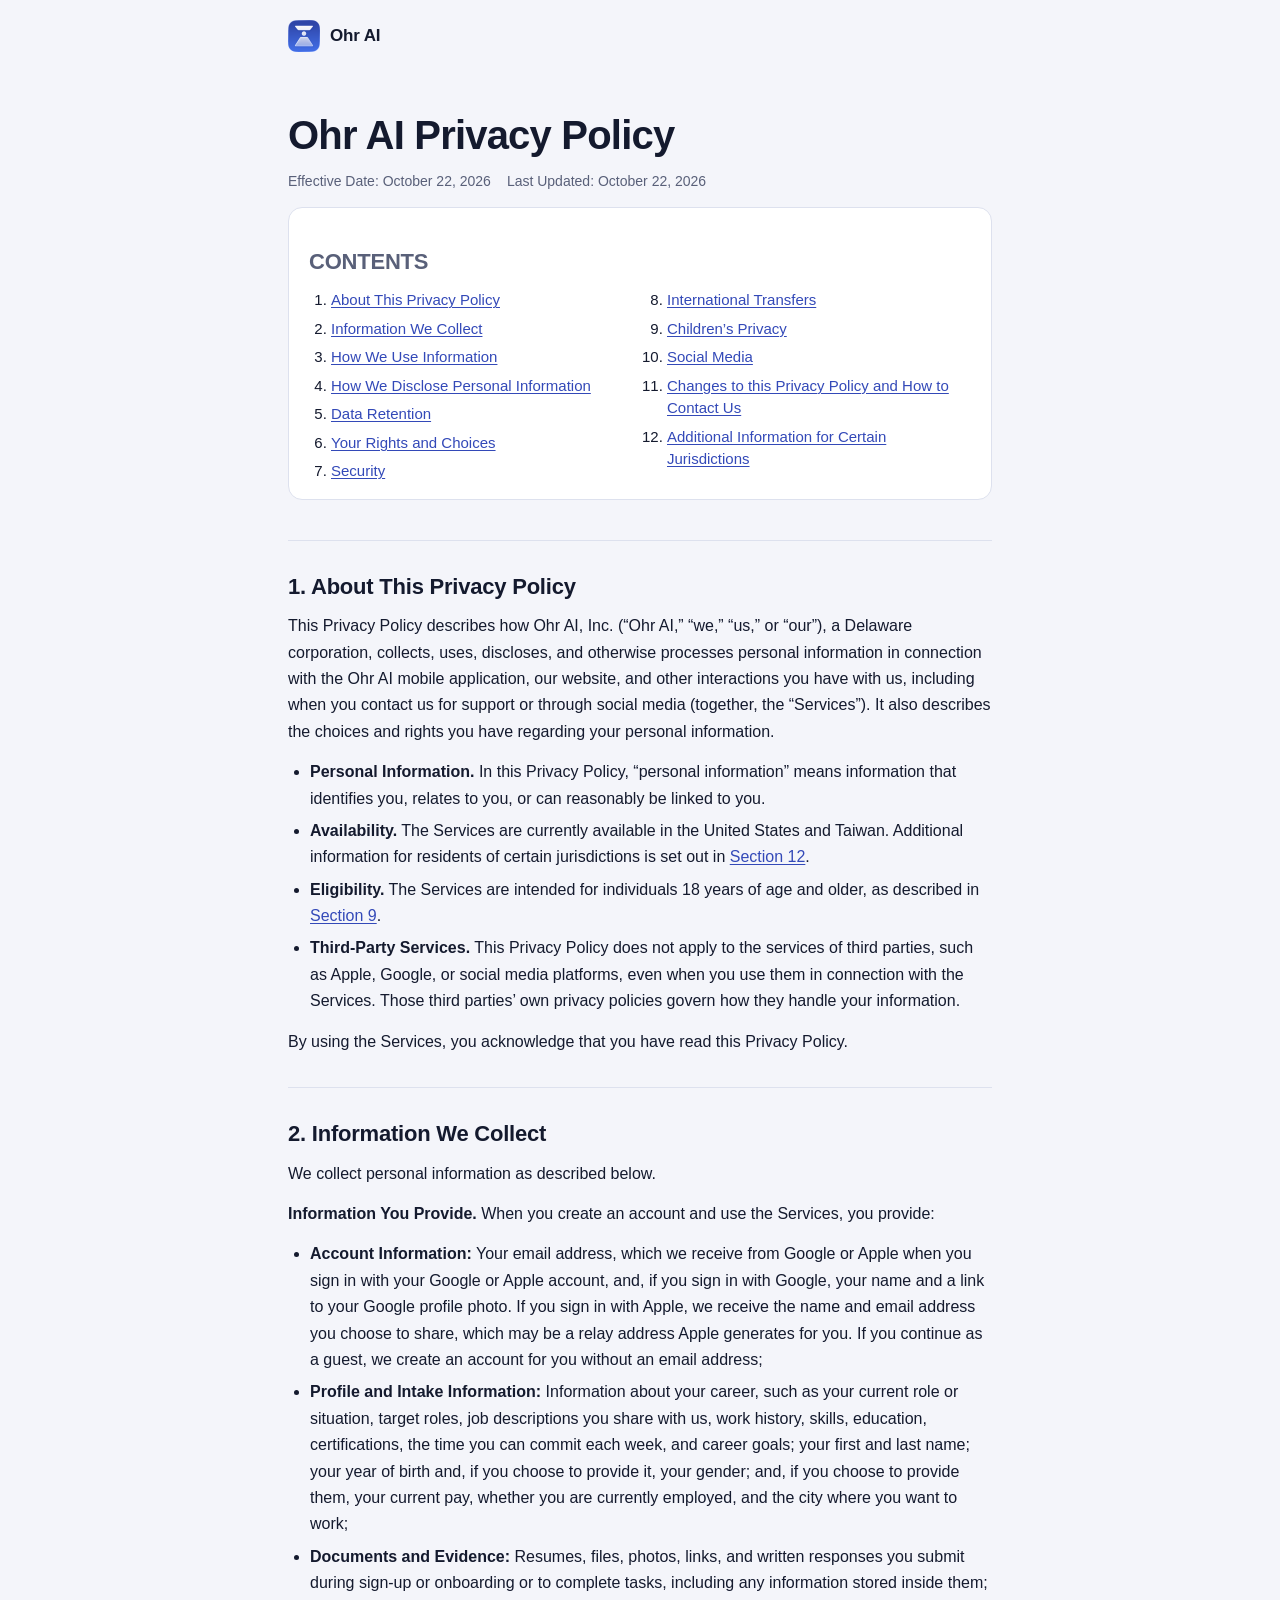
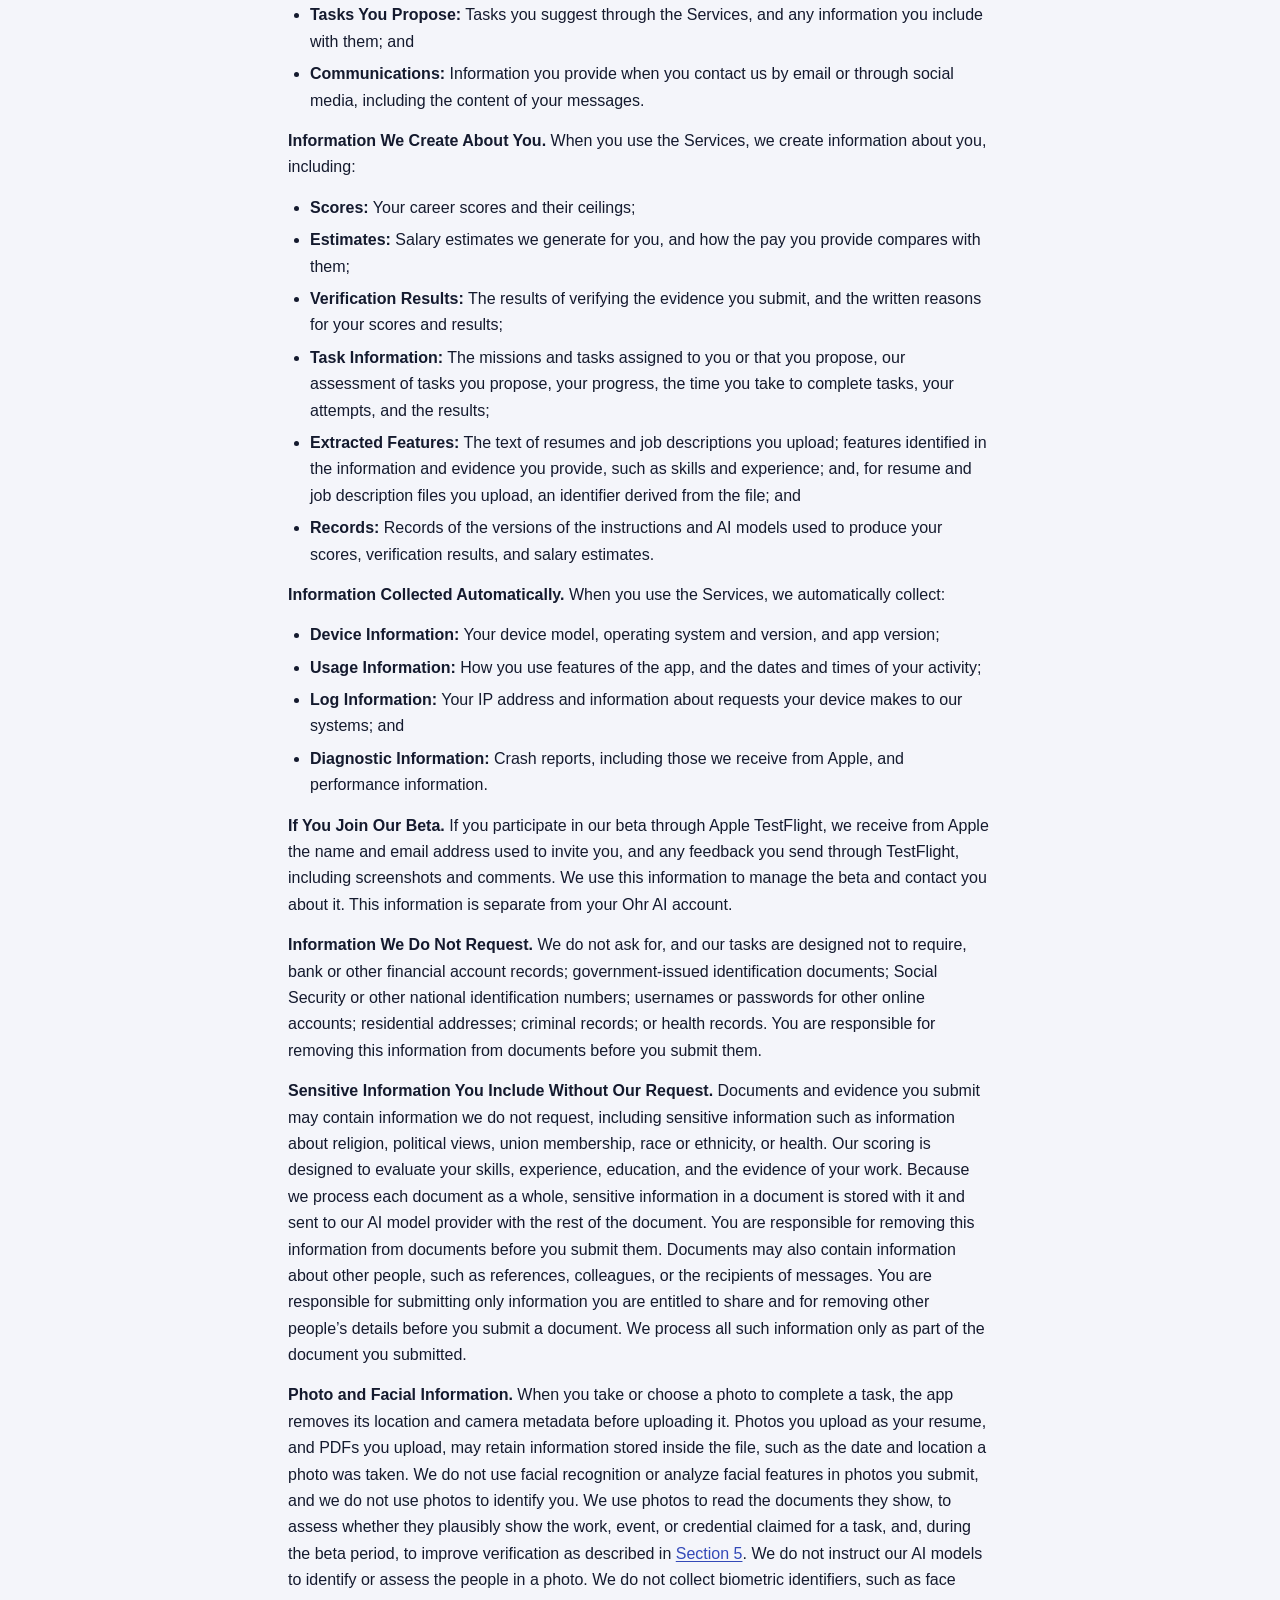
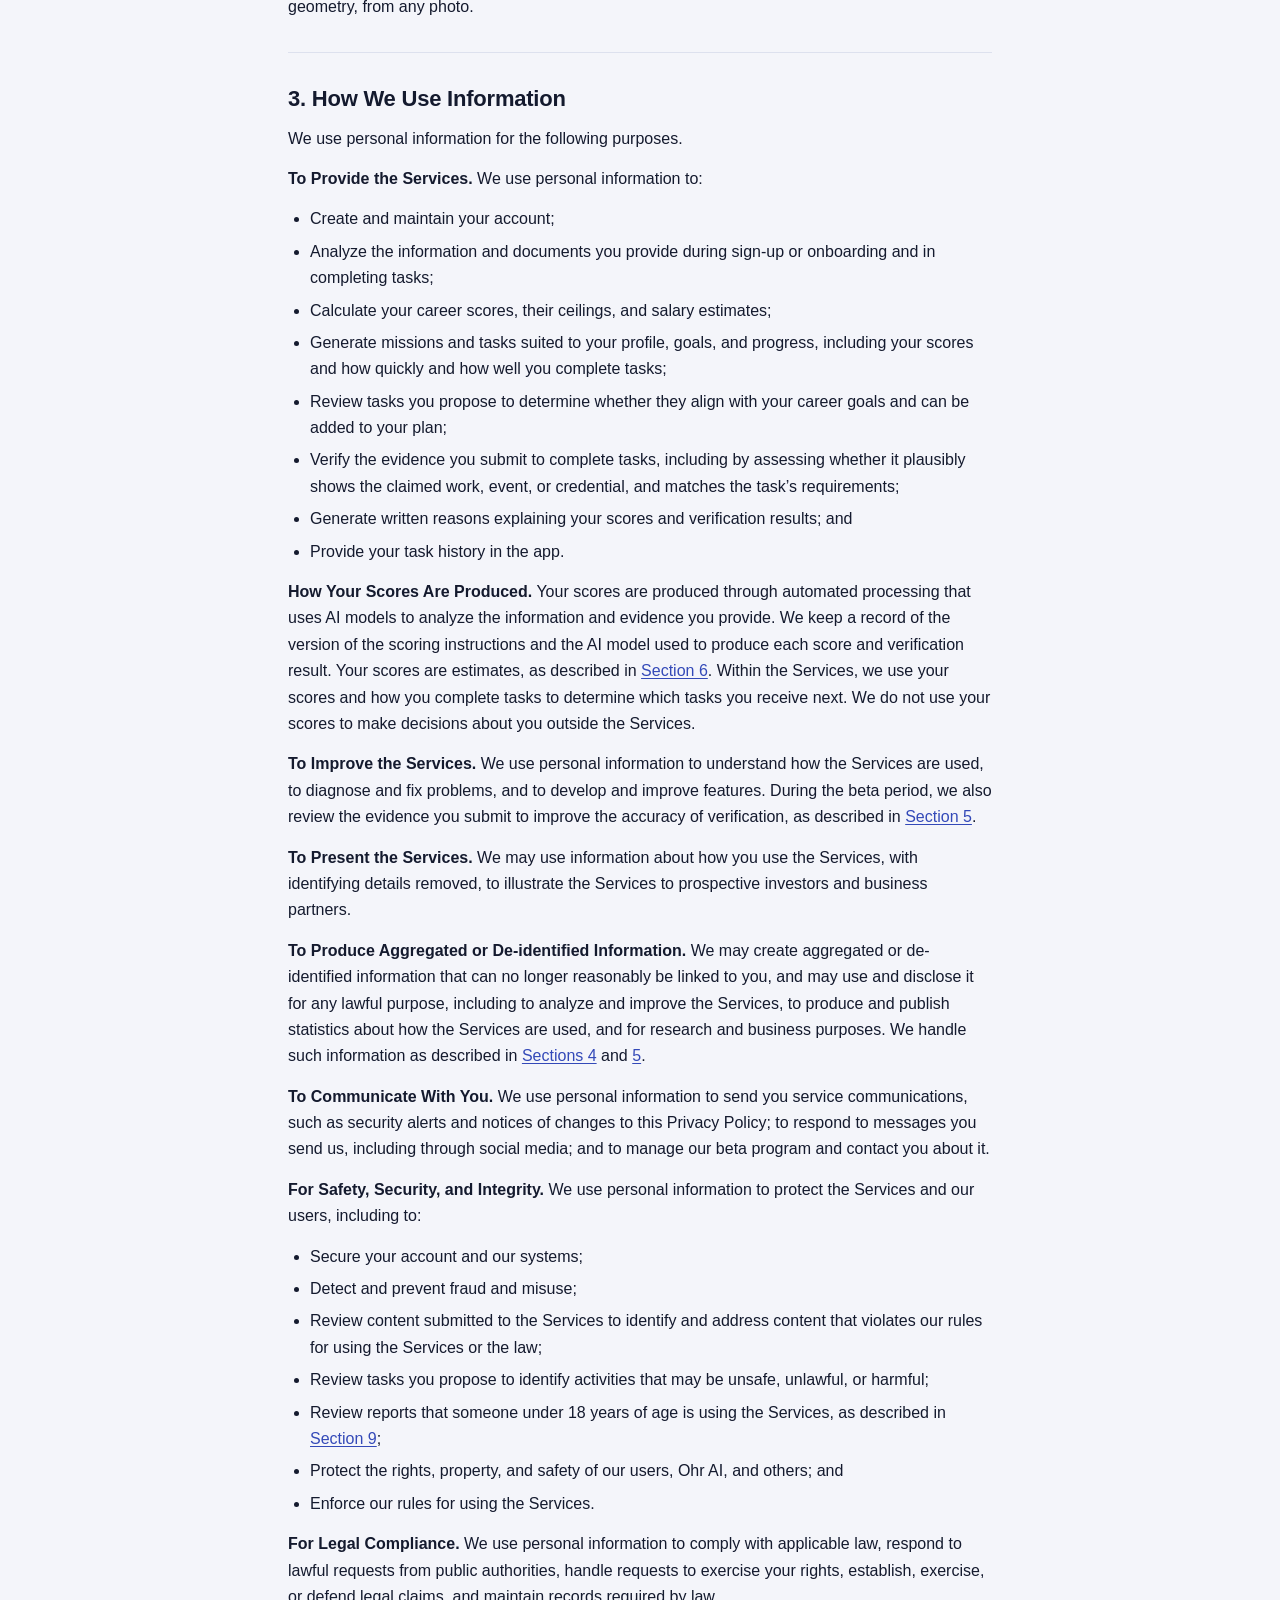
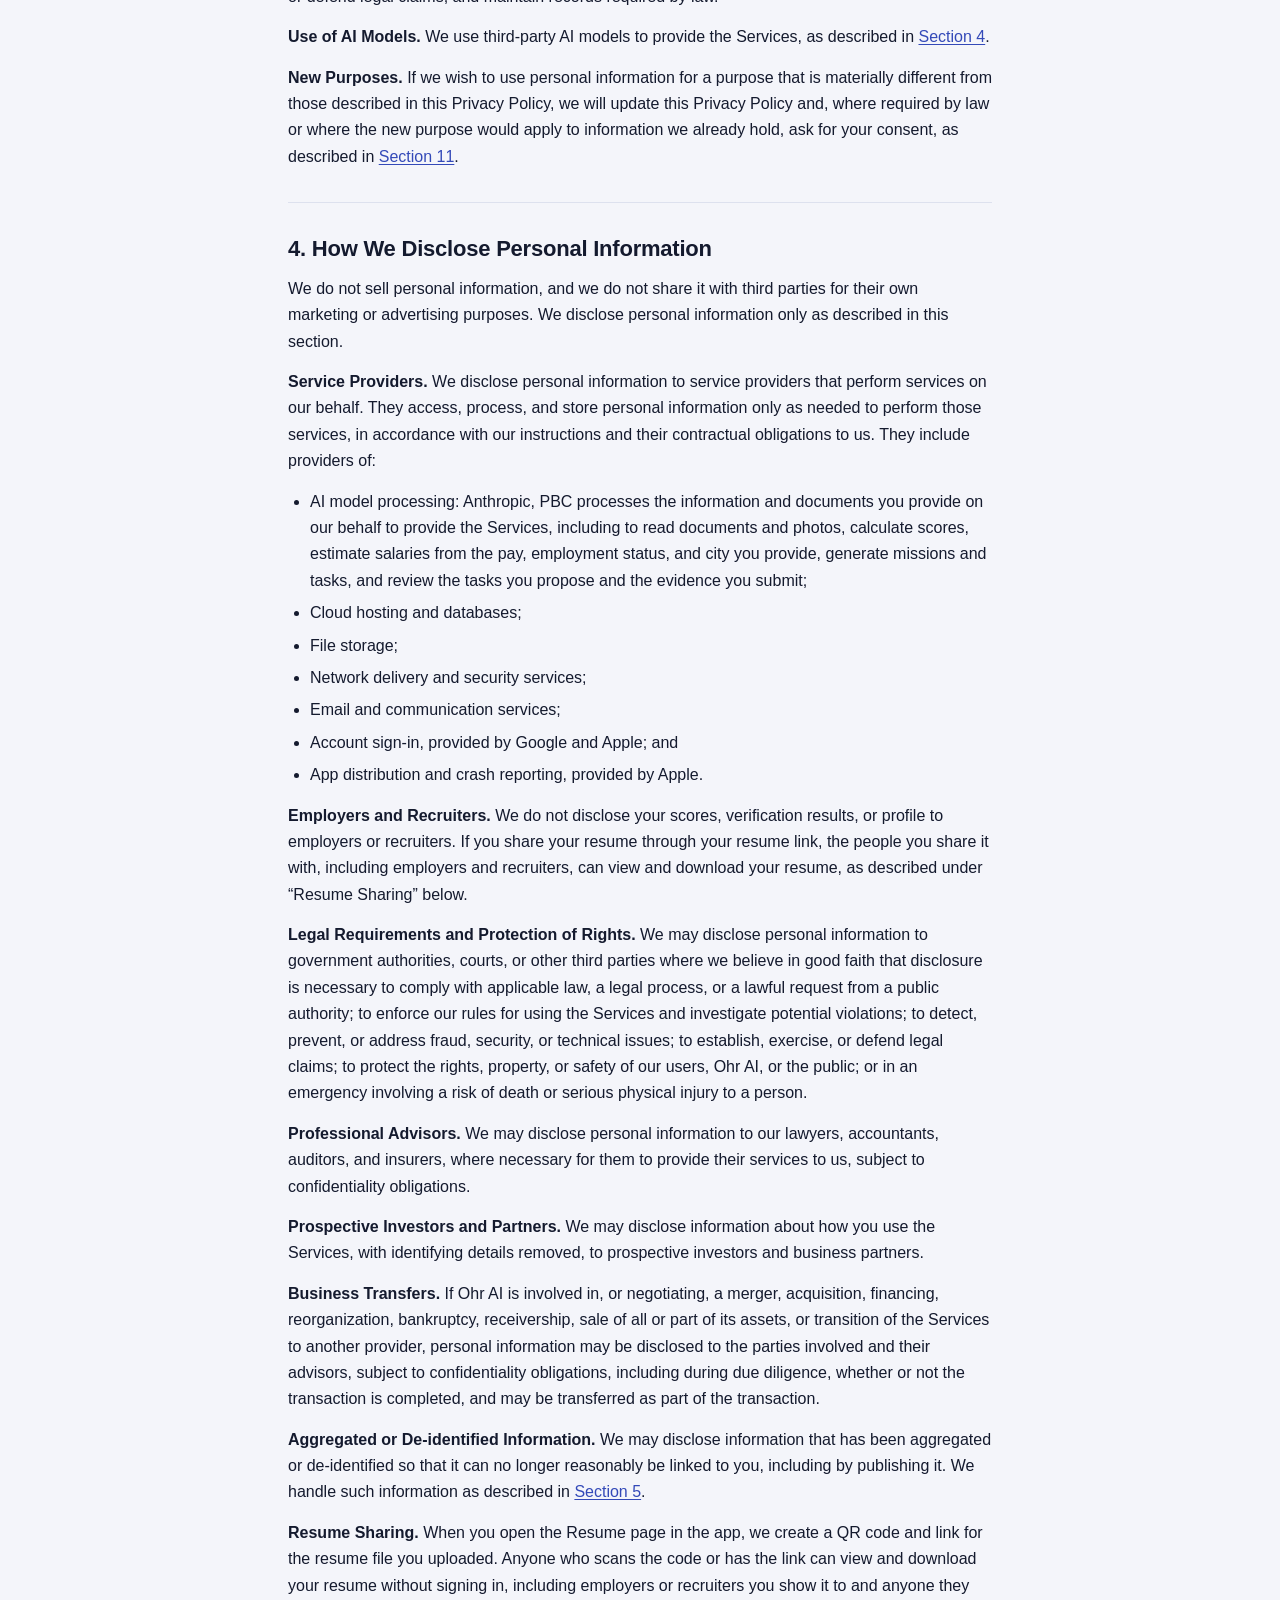
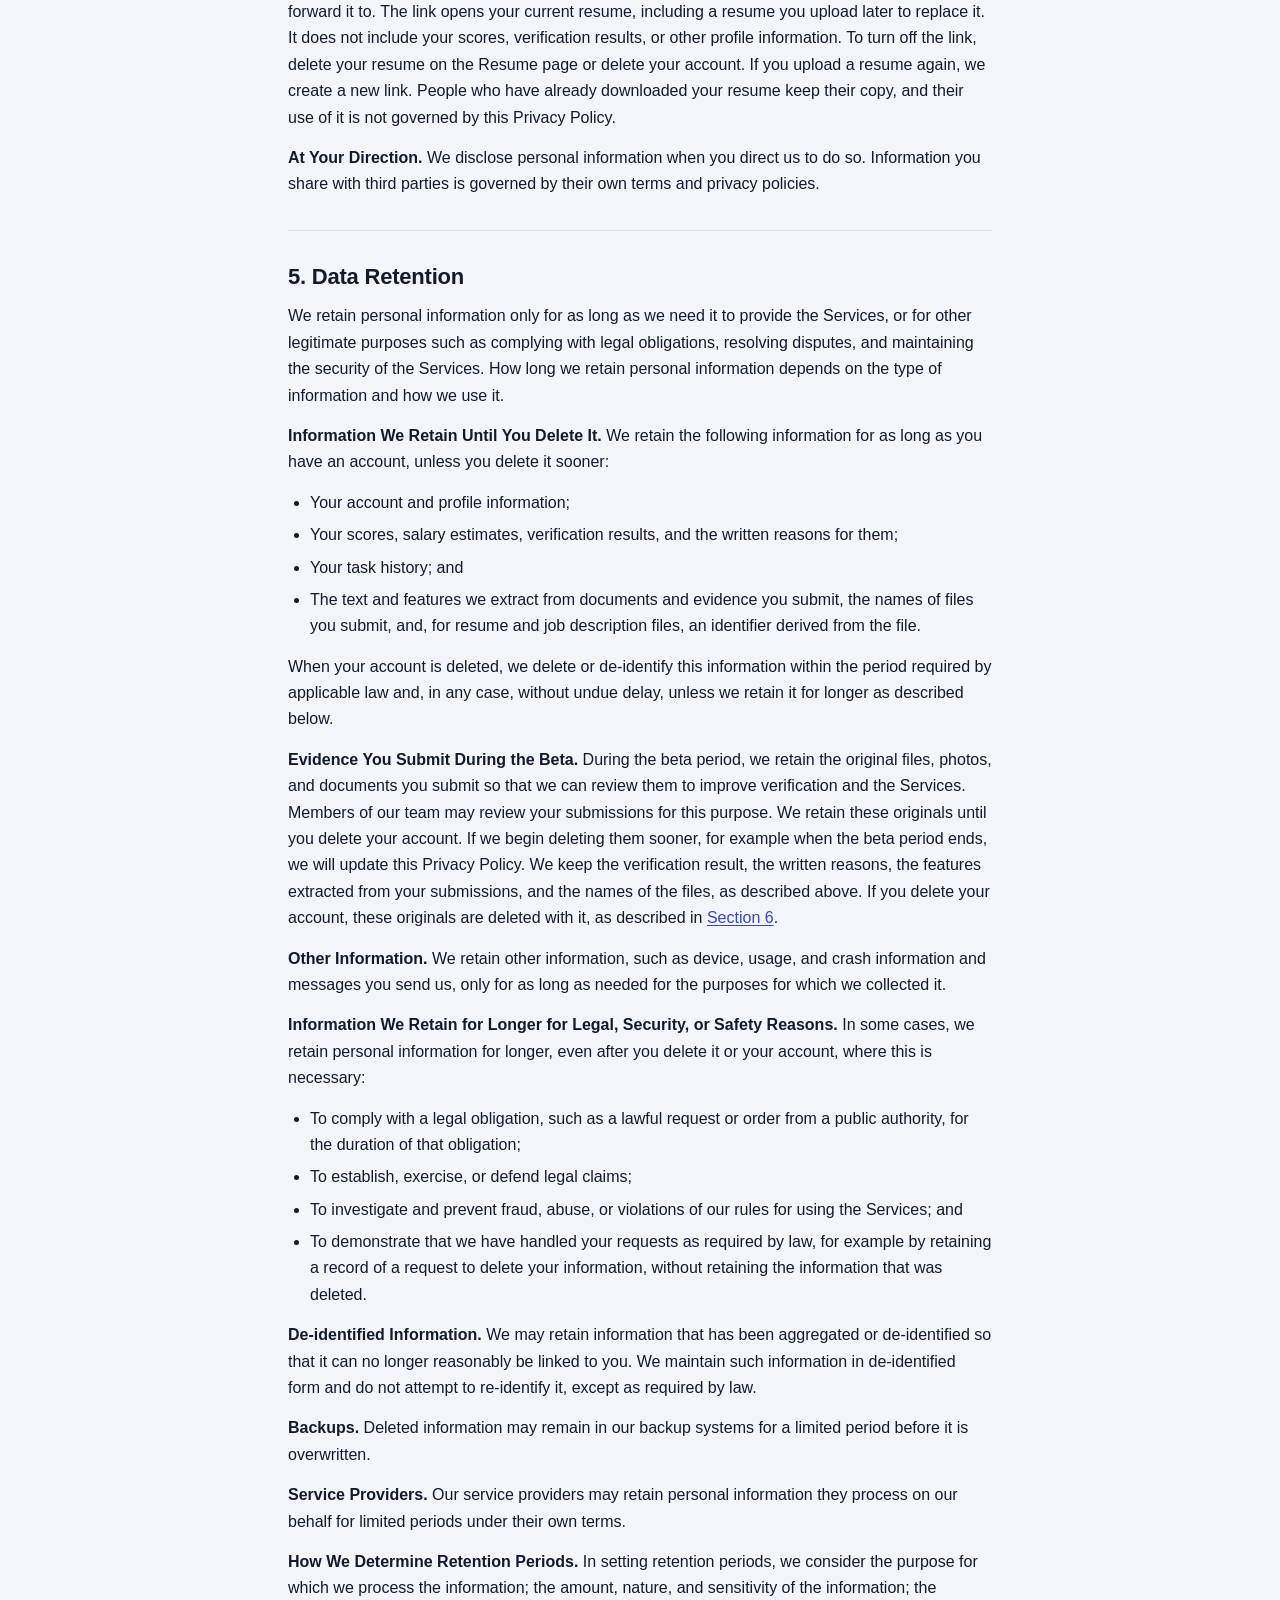
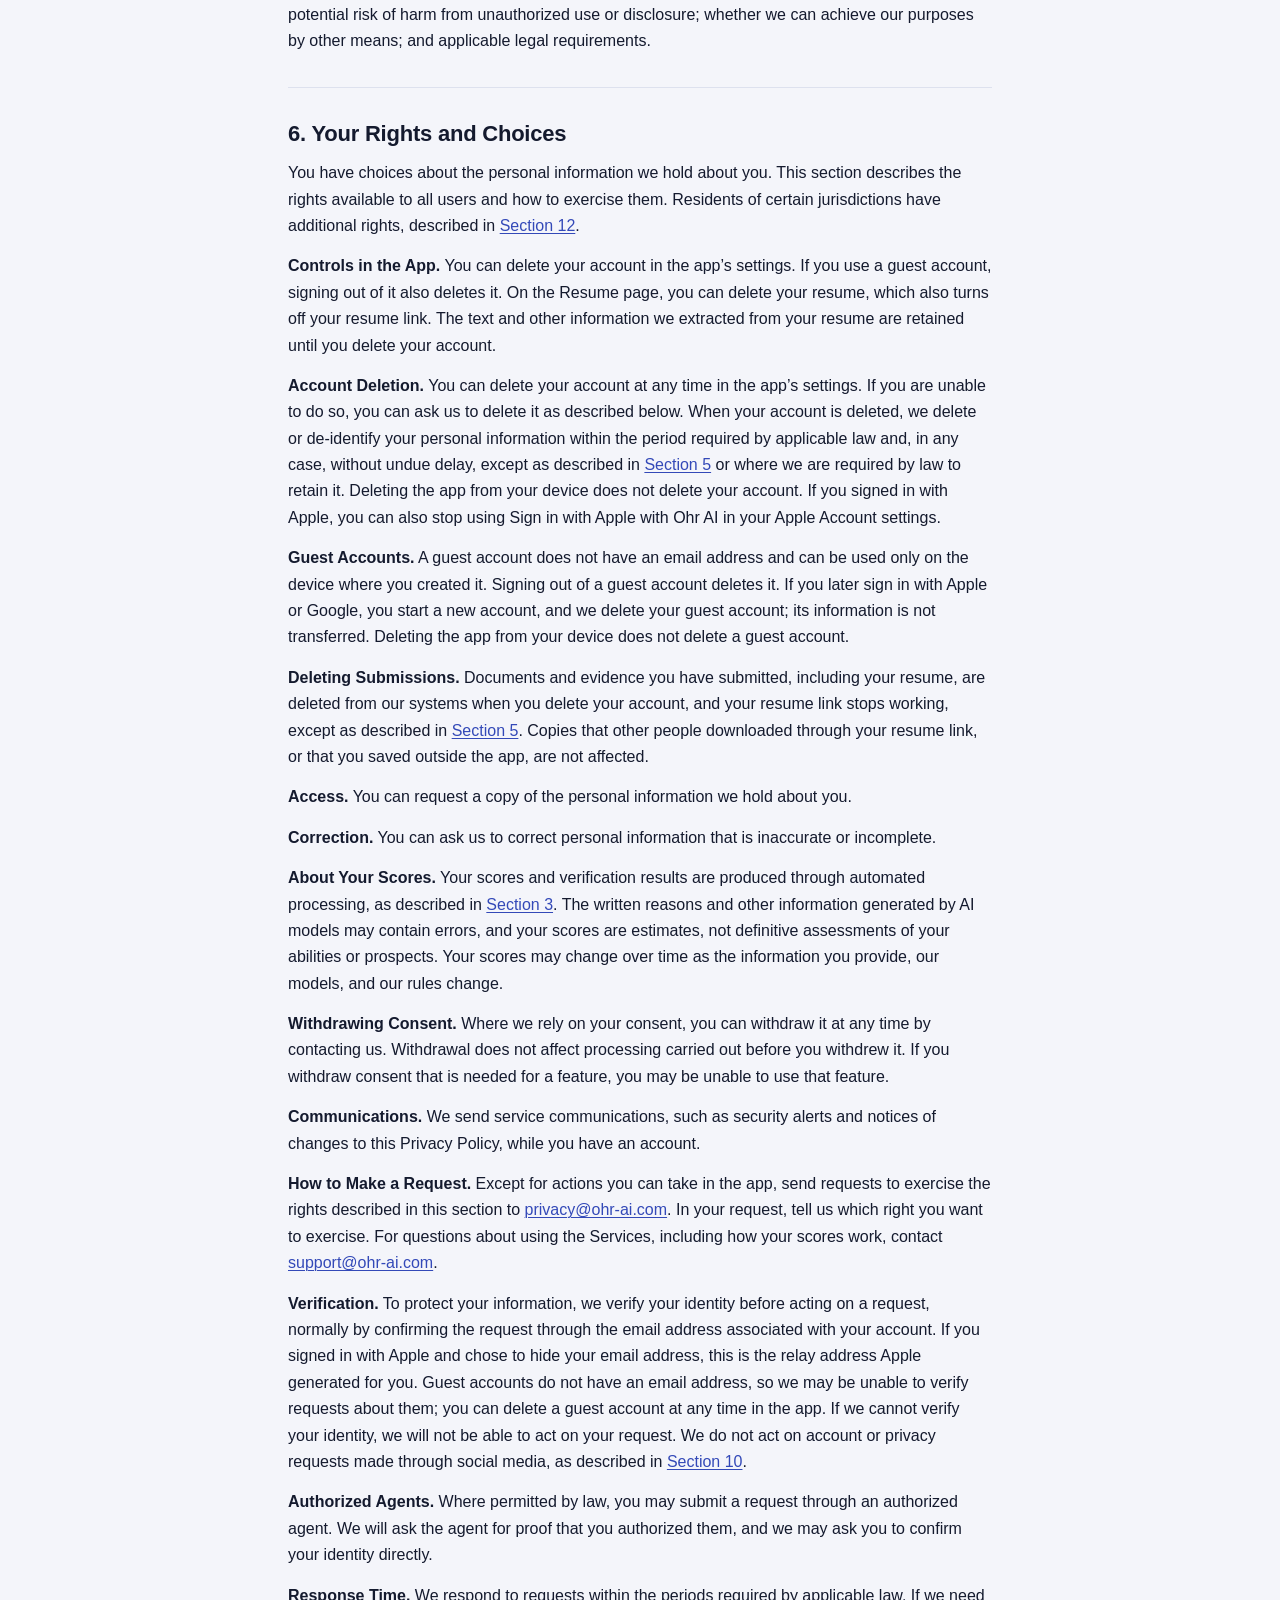
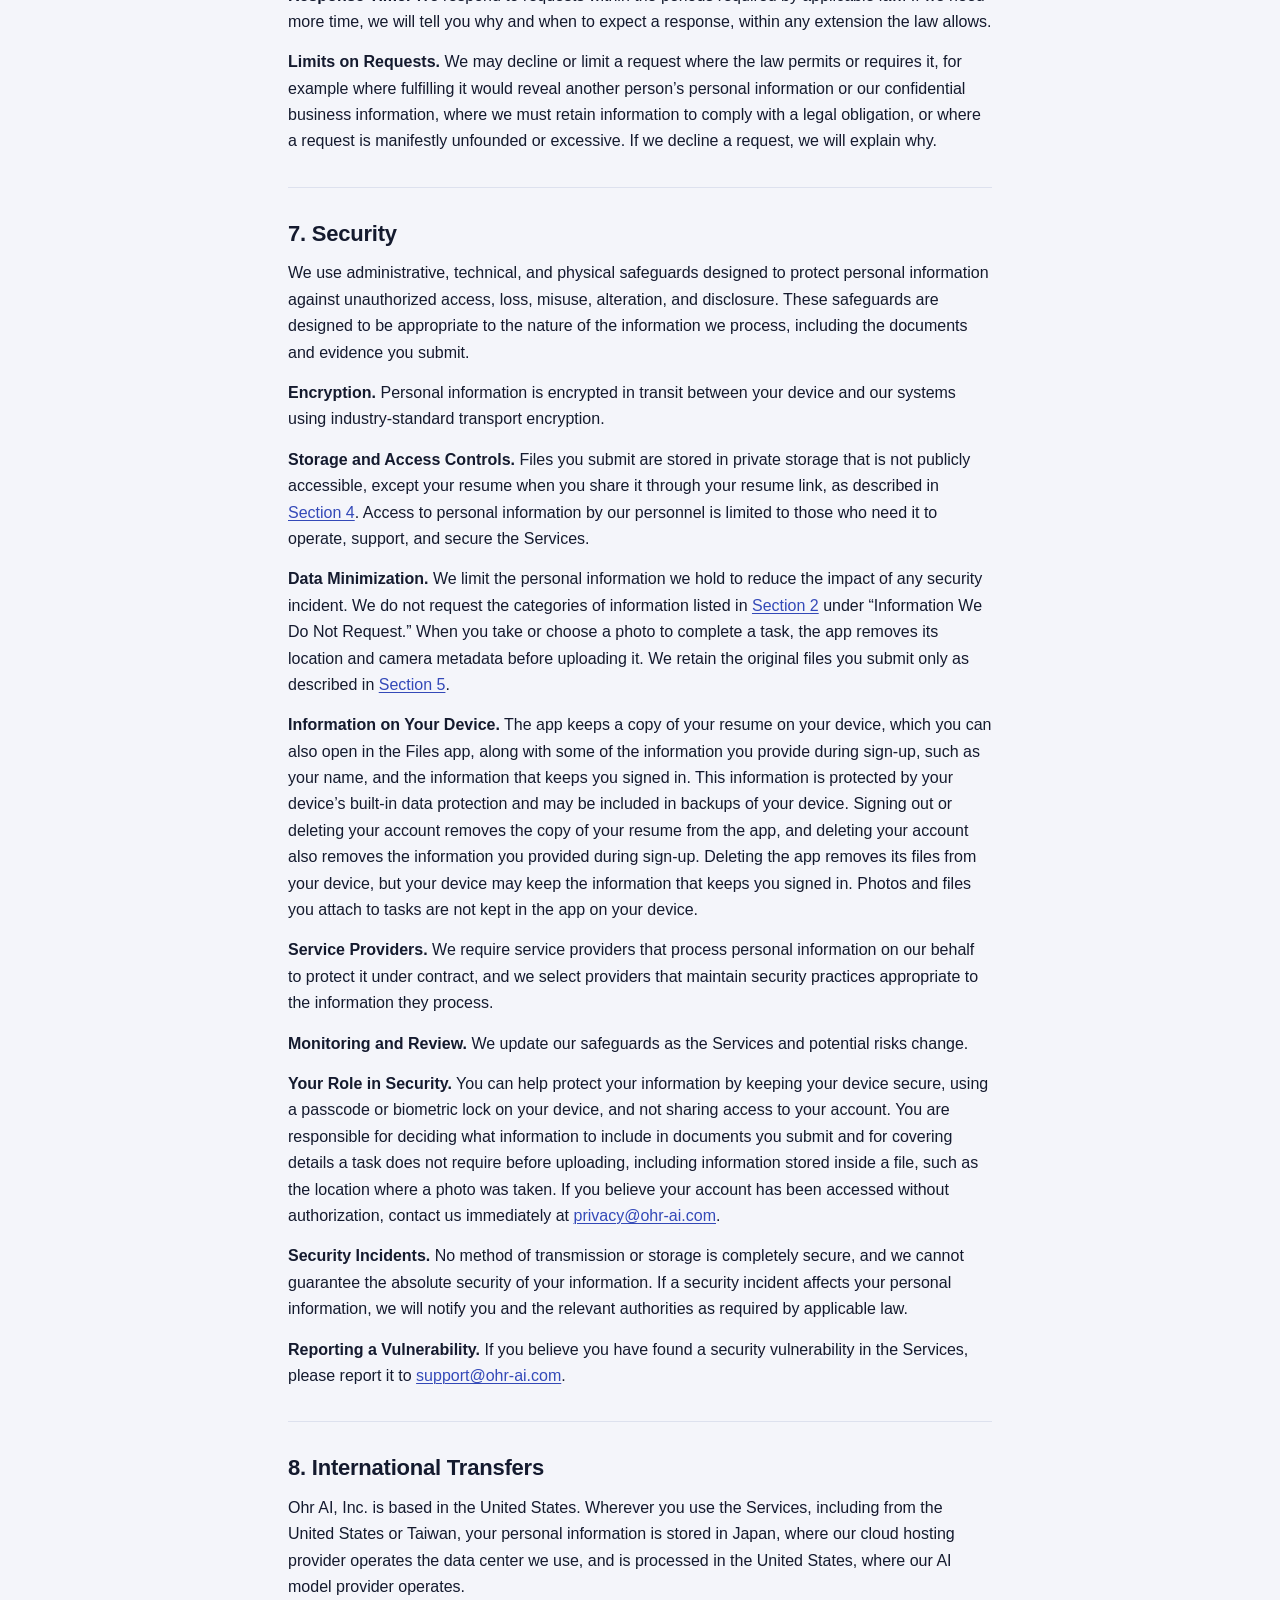
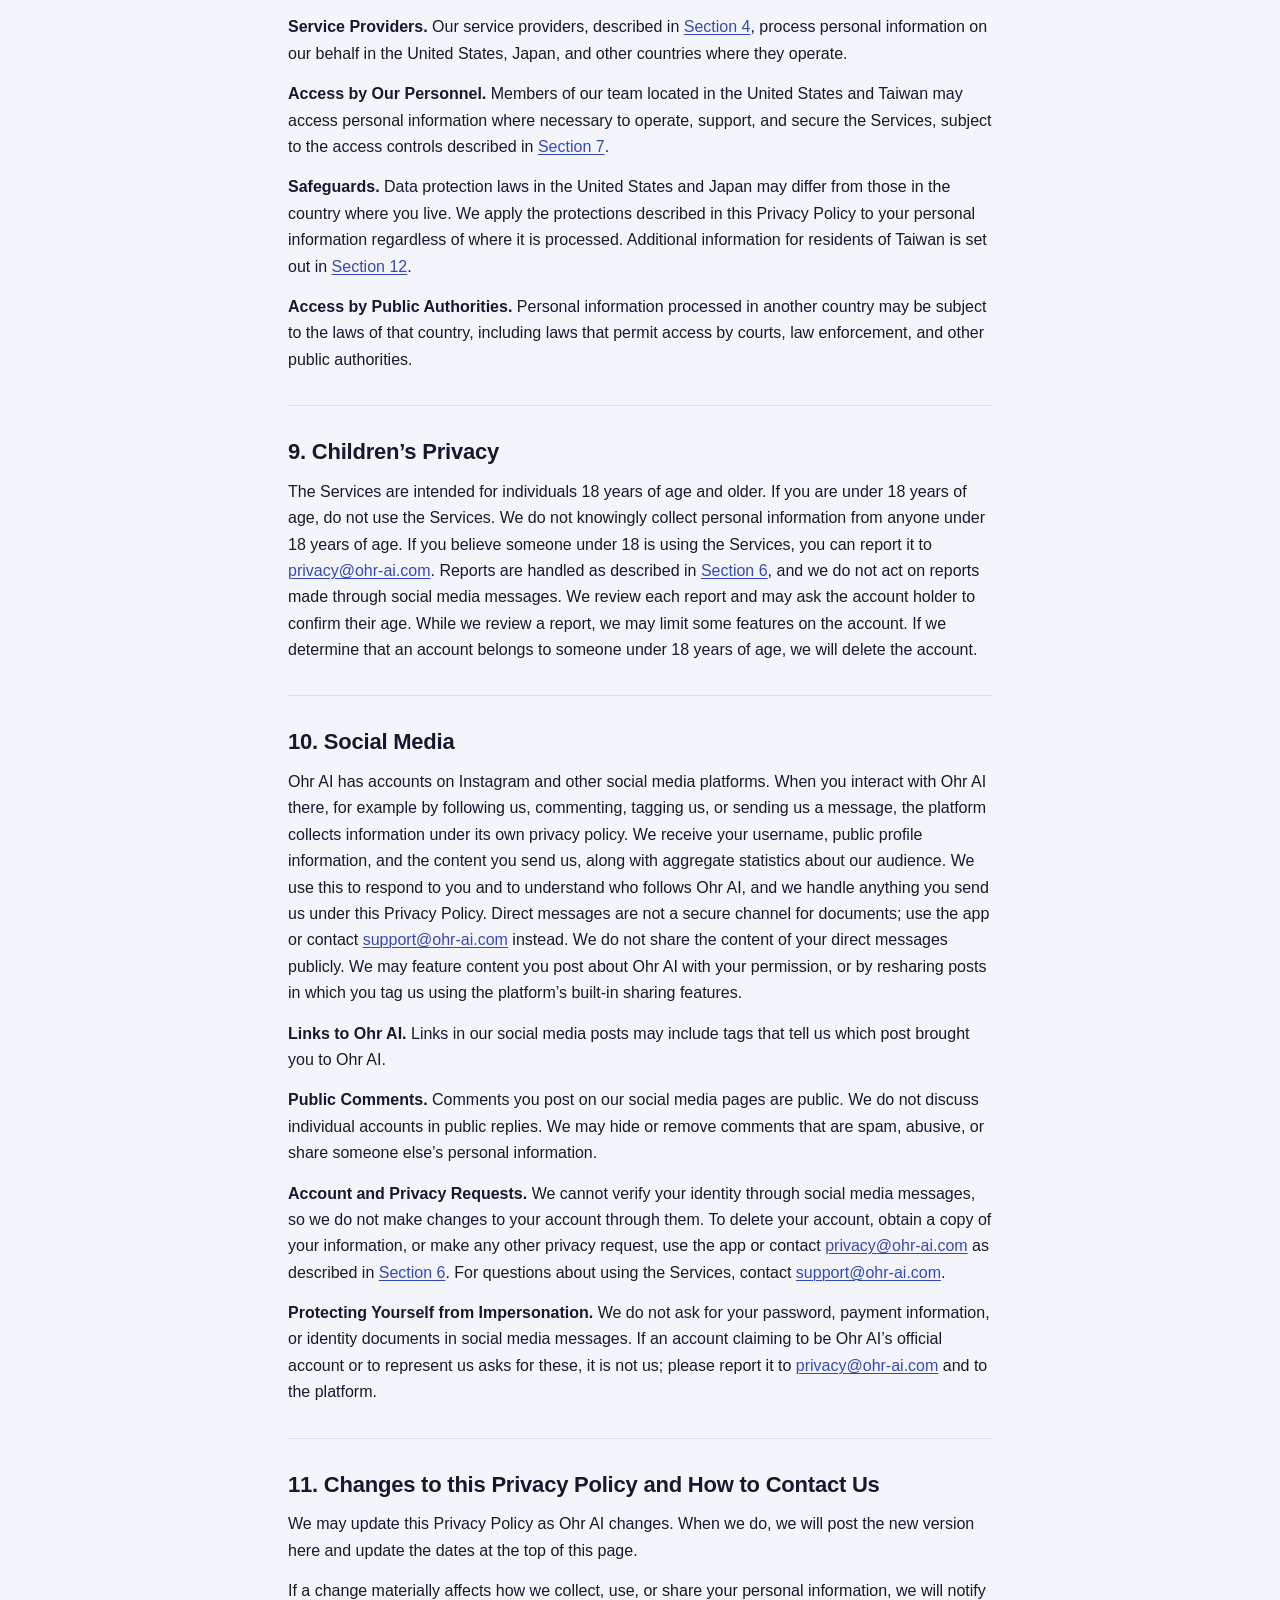
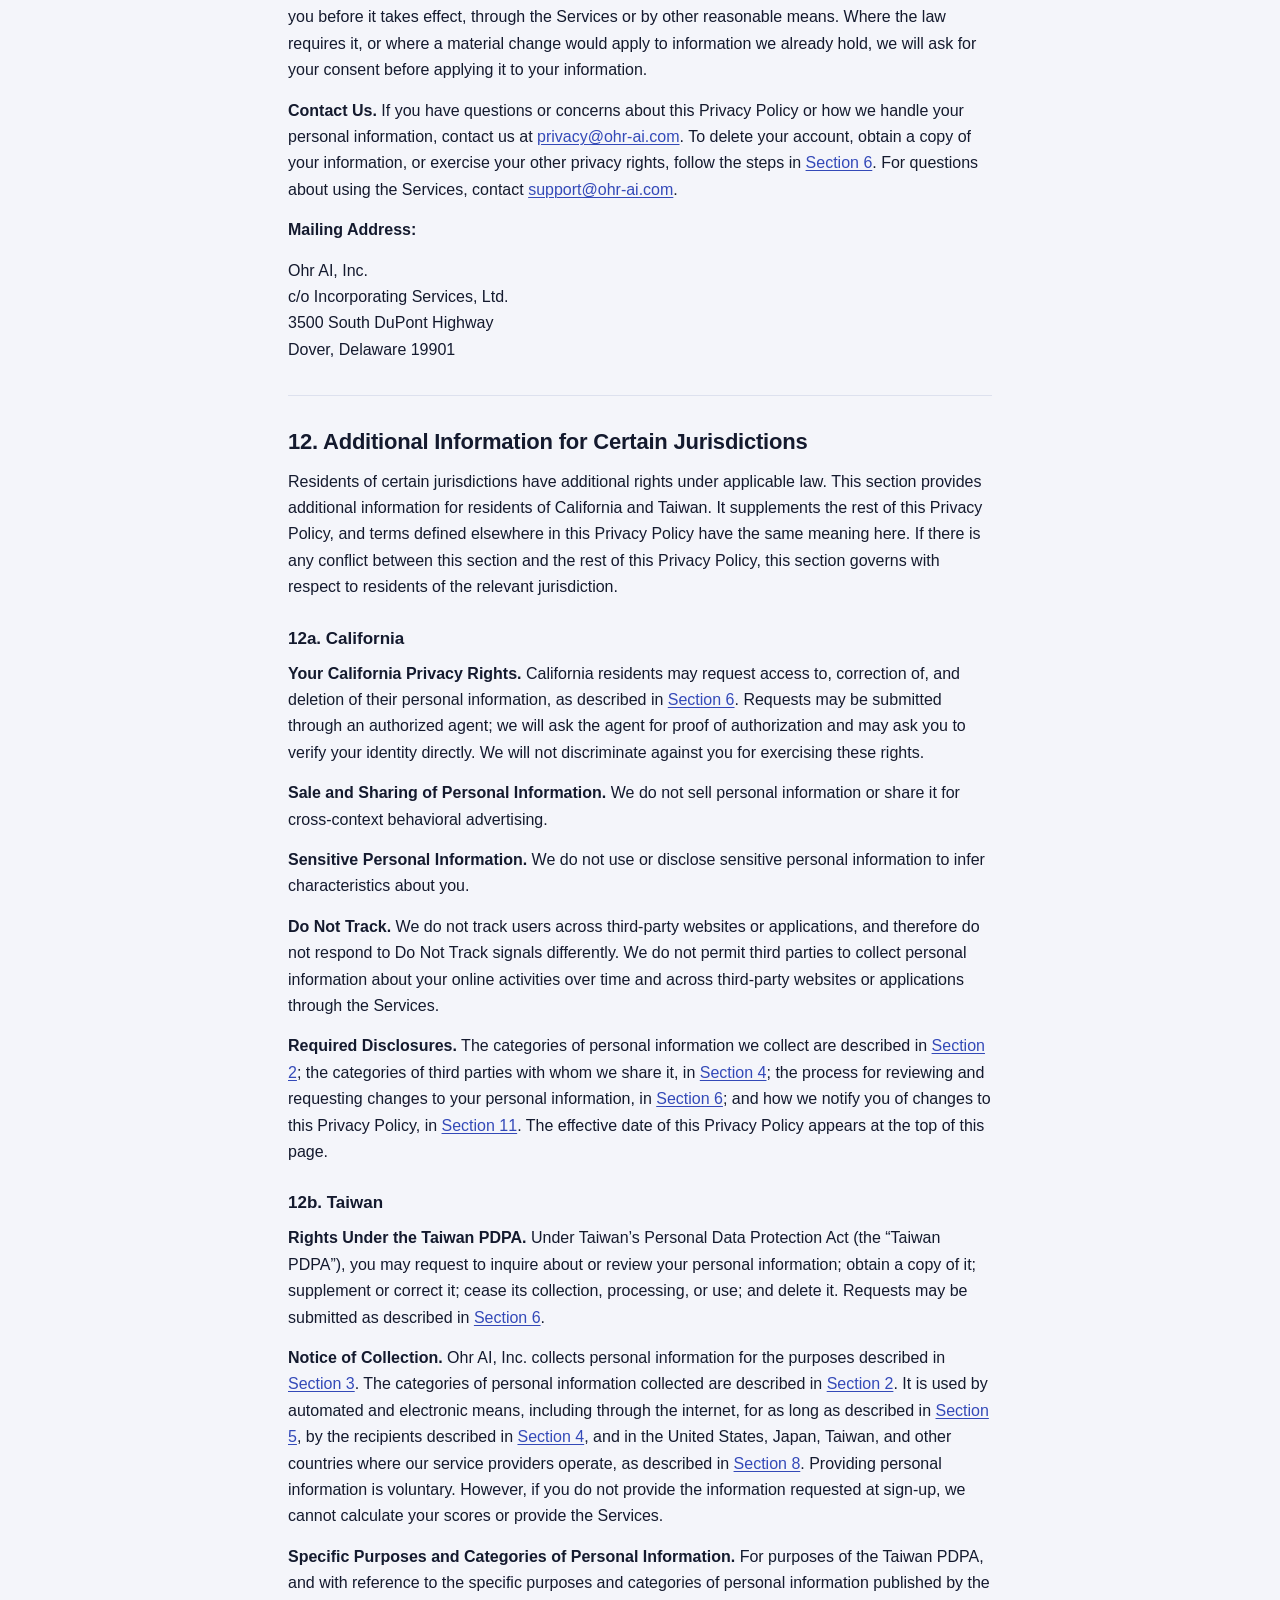
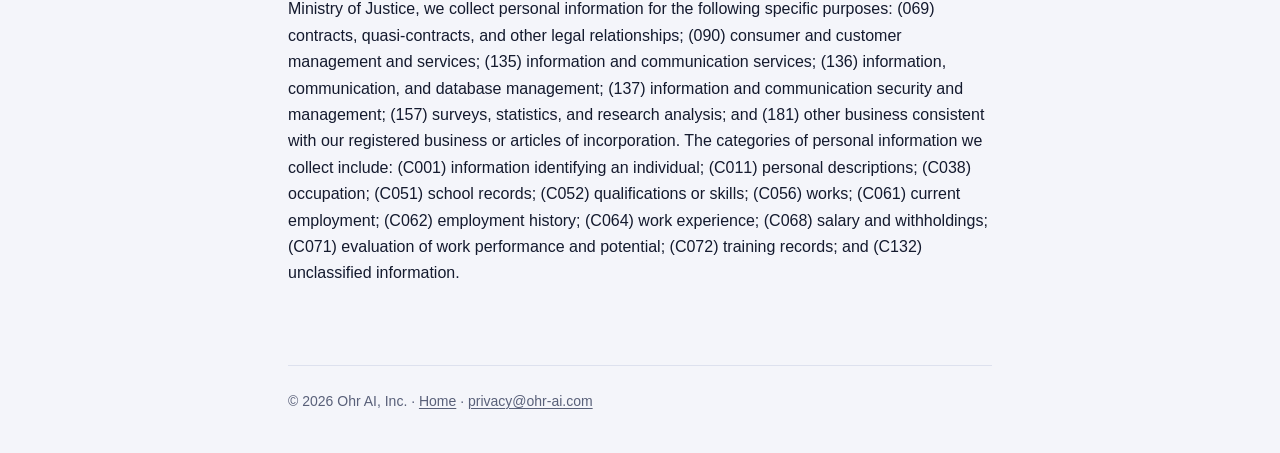
==== privacy/index.html @ e08d4058 "Ohr AI website: home page and privacy policy Static site for ohr-ai.com (GitHub Pages). Privacy poli" ====
<!doctype html>
<html lang="en">
<head>
<meta charset="utf-8">
<meta name="viewport" content="width=device-width, initial-scale=1">
<title>Privacy Policy · Ohr AI</title>
<meta name="description" content="How Ohr AI, Inc. collects, uses, discloses, and protects personal information in connection with the Ohr AI app.">
<link rel="icon" type="image/png" sizes="32x32" href="../assets/favicon-32.png">
<link rel="apple-touch-icon" href="../assets/apple-touch-icon.png">
<link rel="stylesheet" href="../assets/style.css">
</head>
<body>
<script>if (/[?&]review\b/.test(location.search)) document.body.classList.add('reviewing');</script>

<header class="wrap topbar">
  <a class="brand" href="../"><img src="../assets/icon-256.png" alt="">Ohr AI</a>
</header>

<main class="wrap doc">
  <p class="review-note"><strong>Review mode.</strong> Highlighted text differs from the 10/21 draft. Remove <code>?review</code> from the address to see the page as visitors will.</p>

  <h1>Ohr AI Privacy Policy</h1>
  <p class="dates"><span>Effective Date: October 22, 2026</span><span>Last Updated: October 22, 2026</span></p>

  <nav class="toc" aria-label="Contents">
    <h2>Contents</h2>
    <ol>
      <li><a href="#s1">About This Privacy Policy</a></li>
      <li><a href="#s2">Information We Collect</a></li>
      <li><a href="#s3">How We Use Information</a></li>
      <li><a href="#s4">How We Disclose Personal Information</a></li>
      <li><a href="#s5">Data Retention</a></li>
      <li><a href="#s6">Your Rights and Choices</a></li>
      <li><a href="#s7">Security</a></li>
      <li><a href="#s8">International Transfers</a></li>
      <li><a href="#s9">Children’s Privacy</a></li>
      <li><a href="#s10">Social Media</a></li>
      <li><a href="#s11">Changes to this Privacy Policy and How to Contact Us</a></li>
      <li><a href="#s12">Additional Information for Certain Jurisdictions</a></li>
    </ol>
  </nav>

  <!-- 1 -->
  <section id="s1">
    <h2>1. About This Privacy Policy</h2>
    <p>This Privacy Policy describes how Ohr AI, Inc. (“Ohr AI,” “we,” “us,” or “our”), a Delaware corporation, collects, uses, discloses, and otherwise processes personal information in connection with the Ohr AI mobile application, our website, and other interactions you have with us, including when you contact us for support or through social media (together, the “Services”). It also describes the choices and rights you have regarding your personal information.</p>
    <ul>
      <li><strong>Personal Information.</strong> In this Privacy Policy, “personal information” means information that identifies you, relates to you, or can reasonably be linked to you.</li>
      <li><strong>Availability.</strong> The Services are currently available in the United States and Taiwan. Additional information for residents of certain jurisdictions is set out in <a href="#s12">Section 12</a>.</li>
      <li><strong>Eligibility.</strong> The Services are intended for individuals 18 years of age and older, as described in <a href="#s9">Section 9</a>.</li>
      <li><strong>Third-Party Services.</strong> This Privacy Policy does not apply to the services of third parties, such as Apple, Google, or social media platforms, even when you use them in connection with the Services. Those third parties’ own privacy policies govern how they handle your information.</li>
    </ul>
    <p>By using the Services, you acknowledge that you have read this Privacy Policy.</p>
  </section>

  <!-- 2 -->
  <section id="s2">
    <h2>2. Information We Collect</h2>
    <p>We collect personal information as described below.</p>

    <p><strong>Information You Provide.</strong> When you create an account and use the Services, you provide:</p>
    <ul>
      <li><strong>Account Information:</strong> <span class="rev">Your email address, which we receive from Google or Apple when you sign in with your Google or Apple account, and, if you sign in with Google, your name and a link to your Google profile photo.</span> If you sign in with Apple, we receive the name and email address you choose to share, which may be a relay address Apple generates for you. <span class="rev">If you continue as a guest, we create an account for you without an email address;</span></li>
      <li><strong>Profile and Intake Information:</strong> Information about your career, such as your current role or situation, target roles, job descriptions you share with us, work history, skills, education, certifications, the time you can commit each week, and career goals; <span class="rev">your first and last name;</span> your year of birth and, if you choose to provide it, your gender; <span class="rev">and, if you choose to provide them, your current pay, whether you are currently employed, and the city where you want to work;</span></li>
      <li><strong>Documents and Evidence:</strong> Resumes, files, photos, links, and written responses you submit during sign-up or onboarding or to complete tasks, <span class="rev">including any information stored inside them;</span></li>
      <li><strong>Tasks You Propose:</strong> Tasks you suggest through the Services, and any information you include with them; and</li>
      <li><strong>Communications:</strong> Information you provide when you contact us <span class="rev">by email or through social media</span>, including the content of your messages.</li>
    </ul>

    <p><strong>Information We Create About You.</strong> When you use the Services, we create information about you, including:</p>
    <ul>
      <li><strong>Scores:</strong> Your career scores and their ceilings;</li>
      <li><strong>Estimates:</strong> Salary estimates we generate for you<span class="rev">, and how the pay you provide compares with them</span>;</li>
      <li><strong>Verification Results:</strong> The results of verifying the evidence you submit, and the written reasons for your scores and results;</li>
      <li><strong>Task Information:</strong> The missions and tasks assigned to you or that you propose, our assessment of tasks you propose, your progress, the time you take to complete tasks, your attempts, and the results;</li>
      <li><strong>Extracted Features:</strong> <span class="rev">The text of resumes and job descriptions you upload; features identified in the information and evidence you provide, such as skills and experience; and, for resume and job description files you upload, an identifier derived from the file;</span> and</li>
      <li><strong>Records:</strong> <span class="rev">Records of the versions of the instructions and AI models used to produce your scores, verification results, and salary estimates.</span></li>
    </ul>

    <p><strong>Information Collected Automatically.</strong> When you use the Services, we automatically collect:</p>
    <ul>
      <li><strong>Device Information:</strong> Your device model, operating system and version, and app version;</li>
      <li><strong>Usage Information:</strong> How you use features of the app, and the dates and times of your activity;</li>
      <li><strong>Log Information:</strong> Your IP address and information about requests your device makes to our systems; and</li>
      <li><strong>Diagnostic Information:</strong> Crash reports, including those we receive from Apple, and performance information.</li>
    </ul>

    <p><strong>If You Join Our Beta.</strong> If you participate in our beta through Apple TestFlight, we receive from Apple the name and email address used to invite you, and any feedback you send through TestFlight, including screenshots and comments. We use this information to manage the beta and contact you about it. This information is separate from your Ohr AI account.</p>

    <p><strong>Information We Do Not Request.</strong> We do not ask for, and our tasks are designed not to require, bank or other financial account records; government-issued identification documents; Social Security or other national identification numbers; usernames or passwords for other online accounts; residential addresses; criminal records; or health records. You are responsible for removing this information from documents before you submit them.</p>

    <p><strong>Sensitive Information You Include Without Our Request.</strong> Documents and evidence you submit may contain information we do not request, including sensitive information such as information about religion, political views, union membership, race or ethnicity, or health. <span class="rev">Our scoring is designed to evaluate your skills, experience, education, and the evidence of your work. Because we process each document as a whole, sensitive information in a document is stored with it and sent to our AI model provider with the rest of the document. You are responsible for removing this information from documents before you submit them.</span> Documents may also contain information about other people, such as references, colleagues, or the recipients of messages. You are responsible for submitting only information you are entitled to share and for removing other people’s details before you submit a document. We process all such information only as part of the document you submitted.</p>

    <p><strong>Photo and Facial Information.</strong> <span class="rev">When you take or choose a photo to complete a task, the app removes its location and camera metadata before uploading it. Photos you upload as your resume, and PDFs you upload, may retain information stored inside the file, such as the date and location a photo was taken.</span> We do not use facial recognition or analyze facial features in photos you submit, and we do not use photos to identify you. <span class="rev">We use photos to read the documents they show, to assess whether they plausibly show the work, event, or credential claimed for a task, and, during the beta period, to improve verification as described in <a href="#s5">Section 5</a>. We do not instruct our AI models to identify or assess the people in a photo.</span> We do not collect biometric identifiers, such as face geometry, from any photo.</p>
  </section>

  <!-- 3 -->
  <section id="s3">
    <h2>3. How We Use Information</h2>
    <p>We use personal information for the following purposes.</p>

    <p><strong>To Provide the Services.</strong> We use personal information to:</p>
    <ul>
      <li>Create and maintain your account;</li>
      <li>Analyze the information and documents you provide during sign-up or onboarding and in completing tasks;</li>
      <li>Calculate your career scores, their ceilings, and salary estimates;</li>
      <li>Generate missions and tasks suited to your profile, goals, and progress, including your scores and how quickly and how well you complete tasks;</li>
      <li>Review tasks you propose to determine whether they align with your career goals and can be added to your plan;</li>
      <li>Verify the evidence you submit to complete tasks, including by assessing whether it plausibly shows the claimed work, event, or credential, and matches the task’s requirements;</li>
      <li>Generate written reasons explaining your scores and verification results; and</li>
      <li>Provide your task history in the app.</li>
    </ul>

    <p><strong>How Your Scores Are Produced.</strong> Your scores are produced through automated processing that uses AI models to analyze the information and evidence you provide. <span class="rev">We keep a record of the version of the scoring instructions and the AI model used to produce each score and verification result.</span> Your scores are estimates, as described in <a href="#s6">Section 6</a>. Within the Services, we use your scores and how you complete tasks to determine which tasks you receive next. We do not use your scores to make decisions about you outside the Services.</p>

    <p><strong>To Improve the Services.</strong> We use personal information to understand how the Services are used, to diagnose and fix problems, and to develop and improve features. During the beta period, we also review the evidence you submit to improve the accuracy of verification, as described in <a href="#s5">Section 5</a>.</p>

    <p><strong>To Present the Services.</strong> We may use information about how you use the Services, with identifying details removed, to illustrate the Services to prospective investors and business partners.</p>

    <p><strong>To Produce Aggregated or De-identified Information.</strong> We may create aggregated or de-identified information that can no longer reasonably be linked to you, and may use and disclose it for any lawful purpose, including to analyze and improve the Services, to produce and publish statistics about how the Services are used, and for research and business purposes. We handle such information as described in <a href="#s4">Sections 4</a> and <a href="#s5">5</a>.</p>

    <p><strong>To Communicate With You.</strong> We use personal information to send you service communications, such as security alerts and notices of changes to this Privacy Policy; to respond to messages you send us, including through social media; and to manage our beta program and contact you about it.</p>

    <p><strong>For Safety, Security, and Integrity.</strong> We use personal information to protect the Services and our users, including to:</p>
    <ul>
      <li>Secure your account and our systems;</li>
      <li>Detect and prevent fraud and misuse;</li>
      <li>Review content submitted to the Services to identify and address content that violates our rules for using the Services or the law;</li>
      <li>Review tasks you propose to identify activities that may be unsafe, unlawful, or harmful;</li>
      <li><span class="rev">Review reports that someone under 18 years of age is using the Services</span>, as described in <a href="#s9">Section 9</a>;</li>
      <li>Protect the rights, property, and safety of our users, Ohr AI, and others; and</li>
      <li>Enforce our rules for using the Services.</li>
    </ul>

    <p><strong>For Legal Compliance.</strong> We use personal information to comply with applicable law, respond to lawful requests from public authorities, handle requests to exercise your rights, establish, exercise, or defend legal claims, and maintain records required by law.</p>

    <p><strong>Use of AI Models.</strong> We use third-party AI models to provide the Services, as described in <a href="#s4">Section 4</a>.</p>

    <p><strong>New Purposes.</strong> If we wish to use personal information for a purpose that is materially different from those described in this Privacy Policy, we will update this Privacy Policy and, where required by law or where the new purpose would apply to information we already hold, ask for your consent, as described in <a href="#s11">Section 11</a>.</p>
  </section>

  <!-- 4 -->
  <section id="s4">
    <h2>4. How We Disclose Personal Information</h2>
    <p>We do not sell personal information, and we do not share it with third parties for their own marketing or advertising purposes. We disclose personal information only as described in this section.</p>

    <p><strong>Service Providers.</strong> We disclose personal information to service providers that perform services on our behalf. They access, process, and store personal information only as needed to perform those services, in accordance with our instructions and their contractual obligations to us. They include providers of:</p>
    <ul>
      <li>AI model processing: Anthropic, PBC processes the information and documents you provide on our behalf to provide the Services, including to <span class="rev">read documents and photos, calculate scores, estimate salaries from the pay, employment status, and city you provide, generate missions and tasks, and review the tasks you propose and the evidence you submit;</span></li>
      <li>Cloud hosting and databases;</li>
      <li>File storage;</li>
      <li>Network delivery and security services;</li>
      <li>Email and communication services;</li>
      <li>Account sign-in, provided by Google and Apple; and</li>
      <li>App distribution and crash reporting, provided by Apple.</li>
    </ul>

    <p><strong>Employers and Recruiters.</strong> We do not disclose your scores, verification results, or profile to employers or recruiters. <span class="rev">If you share your resume through your resume link, the people you share it with, including employers and recruiters, can view and download your resume, as described under “Resume Sharing” below.</span></p>

    <p><strong>Legal Requirements and Protection of Rights.</strong> We may disclose personal information to government authorities, courts, or other third parties where we believe in good faith that disclosure is necessary to comply with applicable law, a legal process, or a lawful request from a public authority; to enforce our rules for using the Services and investigate potential violations; to detect, prevent, or address fraud, security, or technical issues; to establish, exercise, or defend legal claims; to protect the rights, property, or safety of our users, Ohr AI, or the public; or in an emergency involving a risk of death or serious physical injury to a person.</p>

    <p><strong>Professional Advisors.</strong> We may disclose personal information to our lawyers, accountants, auditors, and insurers, where necessary for them to provide their services to us, subject to confidentiality obligations.</p>

    <p><strong>Prospective Investors and Partners.</strong> We may disclose information about how you use the Services, with identifying details removed, to prospective investors and business partners.</p>

    <p><strong>Business Transfers.</strong> If Ohr AI is involved in, or negotiating, a merger, acquisition, financing, reorganization, bankruptcy, receivership, sale of all or part of its assets, or transition of the Services to another provider, personal information may be disclosed to the parties involved and their advisors, subject to confidentiality obligations, including during due diligence, whether or not the transaction is completed, and may be transferred as part of the transaction.</p>

    <p><strong>Aggregated or De-identified Information.</strong> We may disclose information that has been aggregated or de-identified so that it can no longer reasonably be linked to you, including by publishing it. We handle such information as described in <a href="#s5">Section 5</a>.</p>

    <p id="resume-sharing"><strong class="rev">Resume Sharing.</strong> <span class="rev">When you open the Resume page in the app, we create a QR code and link for the resume file you uploaded. Anyone who scans the code or has the link can view and download your resume without signing in, including employers or recruiters you show it to and anyone they forward it to. The link opens your current resume, including a resume you upload later to replace it. It does not include your scores, verification results, or other profile information. To turn off the link, delete your resume on the Resume page or delete your account. If you upload a resume again, we create a new link. People who have already downloaded your resume keep their copy, and their use of it is not governed by this Privacy Policy.</span></p>

    <p><strong>At Your Direction.</strong> We disclose personal information when you direct us to do so. Information you share with third parties is governed by their own terms and privacy policies.</p>
  </section>

  <!-- 5 -->
  <section id="s5">
    <h2>5. Data Retention</h2>
    <p>We retain personal information only for as long as we need it to provide the Services, or for other legitimate purposes such as complying with legal obligations, resolving disputes, and maintaining the security of the Services. How long we retain personal information depends on the type of information and how we use it.</p>

    <p><strong>Information We Retain Until You Delete It.</strong> We retain the following information for as long as you have an account, unless you delete it sooner:</p>
    <ul>
      <li>Your account and profile information;</li>
      <li>Your scores, <span class="rev">salary estimates,</span> verification results, and the written reasons for them;</li>
      <li>Your task history; and</li>
      <li><span class="rev">The text and features we extract from documents and evidence you submit, the names of files you submit, and, for resume and job description files, an identifier derived from the file.</span></li>
    </ul>
    <p>When your account is deleted, we delete or de-identify this information within the period required by applicable law and, in any case, without undue delay, unless we retain it for longer as described below.</p>

    <p><strong>Evidence You Submit During the Beta.</strong> During the beta period, we retain the original files, photos, and documents you submit so that we can review them to improve verification and the Services. Members of our team may review your submissions for this purpose. <span class="rev">We retain these originals until you delete your account. If we begin deleting them sooner, for example when the beta period ends, we will update this Privacy Policy.</span> We keep the verification result, the written reasons, the features extracted from your submissions, and <span class="rev">the names of the files</span>, as described above. If you delete your account, these originals are deleted with it, as described in <a href="#s6">Section 6</a>.</p>

    <p><strong>Other Information.</strong> We retain other information, such as device, usage, and crash information and messages you send us, only for as long as needed for the purposes for which we collected it.</p>

    <p><strong>Information We Retain for Longer for Legal, Security, or Safety Reasons.</strong> In some cases, we retain personal information for longer, even after you delete it or your account, where this is necessary:</p>
    <ul>
      <li>To comply with a legal obligation, such as a lawful request or order from a public authority, for the duration of that obligation;</li>
      <li>To establish, exercise, or defend legal claims;</li>
      <li>To investigate and prevent fraud, abuse, or violations of our rules for using the Services; and</li>
      <li><span class="rev">To demonstrate that we have handled your requests as required by law, for example by retaining a record of a request to delete your information, without retaining the information that was deleted.</span></li>
    </ul>

    <p><strong>De-identified Information.</strong> We may retain information that has been aggregated or de-identified so that it can no longer reasonably be linked to you. We maintain such information in de-identified form and do not attempt to re-identify it, except as required by law.</p>

    <p><strong>Backups.</strong> Deleted information may remain in our backup systems for a limited period before it is overwritten.</p>

    <p><strong>Service Providers.</strong> Our service providers may retain personal information they process on our behalf for limited periods under their own terms.</p>

    <p><strong>How We Determine Retention Periods.</strong> In setting retention periods, we consider the purpose for which we process the information; the amount, nature, and sensitivity of the information; the potential risk of harm from unauthorized use or disclosure; whether we can achieve our purposes by other means; and applicable legal requirements.</p>
  </section>

  <!-- 6 -->
  <section id="s6">
    <h2>6. Your Rights and Choices</h2>
    <p>You have choices about the personal information we hold about you. This section describes the rights available to all users and how to exercise them. Residents of certain jurisdictions have additional rights, described in <a href="#s12">Section 12</a>.</p>

    <p><strong>Controls in the App.</strong> <span class="rev">You can delete your account in the app’s settings. If you use a guest account, signing out of it also deletes it. On the Resume page, you can delete your resume, which also turns off your resume link. The text and other information we extracted from your resume are retained until you delete your account.</span></p>

    <p><strong>Account Deletion.</strong> You can delete your account at any time in the app’s settings. If you are unable to do so, you can ask us to delete it as described below. When your account is deleted, we delete or de-identify your personal information within the period required by applicable law and, in any case, without undue delay, except as described in <a href="#s5">Section 5</a> or where we are required by law to retain it. Deleting the app from your device does not delete your account. <span class="rev">If you signed in with Apple, you can also stop using Sign in with Apple with Ohr AI in your Apple Account settings.</span></p>

    <p><strong class="rev">Guest Accounts.</strong> <span class="rev">A guest account does not have an email address and can be used only on the device where you created it. Signing out of a guest account deletes it. If you later sign in with Apple or Google, you start a new account, and we delete your guest account; its information is not transferred. Deleting the app from your device does not delete a guest account.</span></p>

    <p><strong>Deleting Submissions.</strong> Documents and evidence you have submitted, including your resume, are deleted <span class="rev">from our systems</span> when you delete your account<span class="rev">, and your resume link stops working, except as described in <a href="#s5">Section 5</a>. Copies that other people downloaded through your resume link, or that you saved outside the app, are not affected.</span></p>

    <p><strong>Access.</strong> You can request a copy of the personal information we hold about you.</p>

    <p><strong>Correction.</strong> You can ask us to correct personal information that is inaccurate or incomplete.</p>

    <p><strong>About Your Scores.</strong> Your scores and verification results are produced through automated processing, as described in <a href="#s3">Section 3</a>. The written reasons and other information generated by AI models may contain errors, and your scores are estimates, not definitive assessments of your abilities or prospects. Your scores may change over time as the information you provide, our models, and our rules change.</p>

    <p><strong>Withdrawing Consent.</strong> Where we rely on your consent, you can withdraw it at any time by contacting us. Withdrawal does not affect processing carried out before you withdrew it. If you withdraw consent that is needed for a feature, you may be unable to use that feature.</p>

    <p><strong>Communications.</strong> We send service communications, such as security alerts and notices of changes to this Privacy Policy, while you have an account.</p>

    <p><strong>How to Make a Request.</strong> Except for actions you can take in the app, send requests to exercise the rights described in this section to <a href="mailto:privacy@ohr-ai.com">privacy@ohr-ai.com</a>. In your request, tell us which right you want to exercise. For questions about using the Services, including how your scores work, contact <a href="mailto:support@ohr-ai.com">support@ohr-ai.com</a>.</p>

    <p><strong>Verification.</strong> To protect your information, we verify your identity before acting on a request, normally by confirming the request through the email address associated with your account. <span class="rev">If you signed in with Apple and chose to hide your email address, this is the relay address Apple generated for you. Guest accounts do not have an email address, so we may be unable to verify requests about them; you can delete a guest account at any time in the app.</span> If we cannot verify your identity, we will not be able to act on your request. We do not act on account or privacy requests made through social media, as described in <a href="#s10">Section 10</a>.</p>

    <p><strong>Authorized Agents.</strong> Where permitted by law, you may submit a request through an authorized agent. We will ask the agent for proof that you authorized them, and we may ask you to confirm your identity directly.</p>

    <p><strong>Response Time.</strong> We respond to requests within the periods required by applicable law. If we need more time, we will tell you why and when to expect a response, within any extension the law allows.</p>

    <p><strong>Limits on Requests.</strong> We may decline or limit a request where the law permits or requires it, for example where fulfilling it would reveal another person’s personal information or our confidential business information, where we must retain information to comply with a legal obligation, or where a request is manifestly unfounded or excessive. If we decline a request, we will explain why.</p>
  </section>

  <!-- 7 -->
  <section id="s7">
    <h2>7. Security</h2>
    <p>We use administrative, technical, and physical safeguards designed to protect personal information against unauthorized access, loss, misuse, alteration, and disclosure. These safeguards are designed to be appropriate to the nature of the information we process, including the documents and evidence you submit.</p>

    <p><strong>Encryption.</strong> Personal information is encrypted in transit between your device and our systems using industry-standard transport encryption.</p>

    <p><strong>Storage and Access Controls.</strong> Files you submit are stored in private storage that is not publicly accessible<span class="rev">, except your resume when you share it through your resume link, as described in <a href="#resume-sharing">Section 4</a></span>. Access to personal information by our personnel is limited to those who need it to operate, support, and secure the Services.</p>

    <p><strong>Data Minimization.</strong> We limit the personal information we hold to reduce the impact of any security incident. We do not request the categories of information listed in <a href="#s2">Section 2</a> under “Information We Do Not Request.” <span class="rev">When you take or choose a photo to complete a task, the app removes its location and camera metadata before uploading it.</span> We retain the original files you submit only as described in <a href="#s5">Section 5</a>.</p>

    <p><strong>Information on Your Device.</strong> <span class="rev">The app keeps a copy of your resume on your device, which you can also open in the Files app, along with some of the information you provide during sign-up, such as your name, and the information that keeps you signed in. This information is protected by your device’s built-in data protection and may be included in backups of your device. Signing out or deleting your account removes the copy of your resume from the app, and deleting your account also removes the information you provided during sign-up. Deleting the app removes its files from your device, but your device may keep the information that keeps you signed in. Photos and files you attach to tasks are not kept in the app on your device.</span></p>

    <p><strong>Service Providers.</strong> We require service providers that process personal information on our behalf to protect it under contract, and we select providers that maintain security practices appropriate to the information they process.</p>

    <p><strong>Monitoring and Review.</strong> We update our safeguards as the Services and potential risks change.</p>

    <p><strong>Your Role in Security.</strong> You can help protect your information by keeping your device secure, using a passcode or biometric lock on your device, and not sharing access to your account. You are responsible for deciding what information to include in documents you submit and for covering details a task does not require before uploading<span class="rev">, including information stored inside a file, such as the location where a photo was taken</span>. If you believe your account has been accessed without authorization, contact us immediately at <a href="mailto:privacy@ohr-ai.com">privacy@ohr-ai.com</a>.</p>

    <p><strong>Security Incidents.</strong> No method of transmission or storage is completely secure, and we cannot guarantee the absolute security of your information. If a security incident affects your personal information, we will notify you and the relevant authorities as required by applicable law.</p>

    <p><strong>Reporting a Vulnerability.</strong> If you believe you have found a security vulnerability in the Services, please report it to <a href="mailto:support@ohr-ai.com">support@ohr-ai.com</a>.</p>
  </section>

  <!-- 8 -->
  <section id="s8">
    <h2>8. International Transfers</h2>
    <p><span class="rev">Ohr AI, Inc. is based in the United States. Wherever you use the Services, including from the United States or Taiwan, your personal information is stored in Japan, where our cloud hosting provider operates the data center we use, and is processed in the United States, where our AI model provider operates.</span></p>

    <p><strong>Service Providers.</strong> Our service providers, described in <a href="#s4">Section 4</a>, process personal information on our behalf in the United States, Japan, and <span class="rev">other countries</span> where they operate.</p>

    <p><strong>Access by Our Personnel.</strong> Members of our team located in the United States and Taiwan may access personal information where necessary to operate, support, and secure the Services, subject to the access controls described in <a href="#s7">Section 7</a>.</p>

    <p><strong>Safeguards.</strong> Data protection laws in the United States <span class="rev">and Japan</span> may differ from those in the country where you live. We apply the protections described in this Privacy Policy to your personal information regardless of where it is processed. Additional information for residents of Taiwan is set out in <a href="#s12">Section 12</a>.</p>

    <p><strong>Access by Public Authorities.</strong> Personal information processed in another country may be subject to the laws of that country, including laws that permit access by courts, law enforcement, and other public authorities.</p>
  </section>

  <!-- 9 -->
  <section id="s9">
    <h2>9. Children’s Privacy</h2>
    <p>The Services are intended for individuals 18 years of age and older<span class="rev">. If you are under 18 years of age, do not use the Services.</span> We do not knowingly collect personal information from anyone under 18 years of age. If you believe someone under 18 is using the Services, you can report it to <a href="mailto:privacy@ohr-ai.com">privacy@ohr-ai.com</a>. Reports are handled as described in <a href="#s6">Section 6</a>, and we do not act on reports made through social media messages. We review each report and may ask the account holder to confirm their age. While we review a report, we may limit some features on the account. If we determine that an account belongs to someone under 18 years of age, we will delete the account.</p>
  </section>

  <!-- 10 -->
  <section id="s10">
    <h2>10. Social Media</h2>
    <p>Ohr AI has accounts on Instagram and other social media platforms. When you interact with Ohr AI there, for example by following us, commenting, tagging us, or sending us a message, the platform collects information under its own privacy policy. We receive your username, public profile information, and the content you send us, along with aggregate statistics about our audience. We use this to respond to you and to understand who follows Ohr AI, and we handle anything you send us under this Privacy Policy. Direct messages are not a secure channel for documents; use the app or contact <a href="mailto:support@ohr-ai.com">support@ohr-ai.com</a> instead. We do not share the content of your direct messages publicly. We may feature content you post about Ohr AI with your permission, or by resharing posts in which you tag us using the platform’s built-in sharing features.</p>

    <p><strong>Links to Ohr AI.</strong> Links in our social media posts may include tags that tell us which post brought you to Ohr AI.</p>

    <p><strong>Public Comments.</strong> Comments you post on our social media pages are public. We do not discuss individual accounts in public replies. We may hide or remove comments that are spam, abusive, or share someone else’s personal information.</p>

    <p><strong>Account and Privacy Requests.</strong> We cannot verify your identity through social media messages, so we do not make changes to your account through them. To delete your account, obtain a copy of your information, or make any other privacy request, use the app or contact <a href="mailto:privacy@ohr-ai.com">privacy@ohr-ai.com</a> as described in <a href="#s6">Section 6</a>. For questions about using the Services, contact <a href="mailto:support@ohr-ai.com">support@ohr-ai.com</a>.</p>

    <p><strong>Protecting Yourself from Impersonation.</strong> We do not ask for your password, payment information, or identity documents in social media messages. If an account claiming to be Ohr AI’s official account or to represent us asks for these, it is not us; please report it to <a href="mailto:privacy@ohr-ai.com">privacy@ohr-ai.com</a> and to the platform.</p>
  </section>

  <!-- 11 -->
  <section id="s11">
    <h2>11. Changes to this Privacy Policy and How to Contact Us</h2>
    <p>We may update this Privacy Policy as Ohr AI changes. When we do, we will post the new version here and update the dates at the top of this page.</p>
    <p>If a change materially affects how we collect, use, or share your personal information, we will notify you before it takes effect, through the Services or by other reasonable means. Where the law requires it, or where a material change would apply to information we already hold, we will ask for your consent before applying it to your information.</p>

    <p><strong>Contact Us.</strong> If you have questions or concerns about this Privacy Policy or how we handle your personal information, contact us at <a href="mailto:privacy@ohr-ai.com">privacy@ohr-ai.com</a>. To delete your account, obtain a copy of your information, or exercise your other privacy rights, follow the steps in <a href="#s6">Section 6</a>. For questions about using the Services, contact <a href="mailto:support@ohr-ai.com">support@ohr-ai.com</a>.</p>

    <p><strong>Mailing Address:</strong></p>
    <address>Ohr AI, Inc.<br>c/o Incorporating Services, Ltd.<br>3500 South DuPont Highway<br>Dover, Delaware 19901</address>
  </section>

  <!-- 12 -->
  <section id="s12">
    <h2>12. Additional Information for Certain Jurisdictions</h2>
    <p>Residents of certain jurisdictions have additional rights under applicable law. This section provides additional information for residents of California and Taiwan. It supplements the rest of this Privacy Policy, and terms defined elsewhere in this Privacy Policy have the same meaning here. If there is any conflict between this section and the rest of this Privacy Policy, this section governs with respect to residents of the relevant jurisdiction.</p>

    <h3 id="s12a">12a. California</h3>
    <p><strong>Your California Privacy Rights.</strong> California residents may request access to, correction of, and deletion of their personal information, as described in <a href="#s6">Section 6</a>. Requests may be submitted through an authorized agent; we will ask the agent for proof of authorization and may ask you to verify your identity directly. We will not discriminate against you for exercising these rights.</p>
    <p><strong>Sale and Sharing of Personal Information.</strong> We do not sell personal information or share it for cross-context behavioral advertising.</p>
    <p><strong>Sensitive Personal Information.</strong> We do not use or disclose sensitive personal information to infer characteristics about you.</p>
    <p><strong>Do Not Track.</strong> We do not track users across third-party websites or applications, and therefore do not respond to Do Not Track signals differently. We do not permit third parties to collect personal information about your online activities over time and across third-party websites or applications through the Services.</p>
    <p><strong>Required Disclosures.</strong> The categories of personal information we collect are described in <a href="#s2">Section 2</a>; the categories of third parties with whom we share it, in <a href="#s4">Section 4</a>; the process for reviewing and requesting changes to your personal information, in <a href="#s6">Section 6</a>; and how we notify you of changes to this Privacy Policy, in <a href="#s11">Section 11</a>. The effective date of this Privacy Policy appears at the top of this page.</p>

    <h3 id="s12b">12b. Taiwan</h3>
    <p><strong>Rights Under the Taiwan PDPA.</strong> Under Taiwan’s Personal Data Protection Act (the “Taiwan PDPA”), you may request to inquire about or review your personal information; obtain a copy of it; supplement or correct it; cease its collection, processing, or use; and delete it. Requests may be submitted as described in <a href="#s6">Section 6</a>.</p>
    <p><strong>Notice of Collection.</strong> Ohr AI, Inc. collects personal information for the purposes described in <a href="#s3">Section 3</a>. The categories of personal information collected are described in <a href="#s2">Section 2</a>. It is used by automated and electronic means, including through the internet, for as long as described in <a href="#s5">Section 5</a>, by the recipients described in <a href="#s4">Section 4</a>, and in the United States, Japan, Taiwan, and other countries where our service providers operate, as described in <a href="#s8">Section 8</a>. Providing personal information is voluntary. However, if you do not provide the information requested at sign-up, we cannot calculate your scores or provide the Services.</p>
    <p><strong>Specific Purposes and Categories of Personal Information.</strong> For purposes of the Taiwan PDPA, and with reference to the specific purposes and categories of personal information published by the Ministry of Justice, we collect personal information for the following specific purposes: (069) contracts, quasi-contracts, and other legal relationships; (090) consumer and customer management and services; (135) information and communication services; (136) information, communication, and database management; (137) information and communication security and management; (157) surveys, statistics, and research analysis; and (181) other business consistent with our registered business or articles of incorporation. The categories of personal information we collect include: (C001) information identifying an individual; (C011) personal descriptions; (C038) occupation; (C051) school records; (C052) qualifications or skills; (C056) works; (C061) current employment; (C062) employment history; (C064) work experience; (C068) salary and withholdings; (C071) evaluation of work performance and potential; (C072) training records; and (C132) unclassified information.</p>
  </section>
</main>

<footer class="wrap foot">
  © 2026 Ohr AI, Inc. · <a href="../">Home</a> · <a href="mailto:privacy@ohr-ai.com">privacy@ohr-ai.com</a>
</footer>
</body>
</html>
---- assets/style.css ----
/* Ohr AI — site styles. Blues sampled from the app icon. */
:root {
  --bg: #F4F5FA;
  --surface: #FFFFFF;
  --ink: #141A2E;
  --ink-soft: #596079;
  --accent: #3349B8;
  --accent-soft: #6F8BE8;
  --line: #DDE1EE;
  --mark: rgba(245, 106, 0, 0.16);
  --mark-line: #F56A00;
  color-scheme: light;
}
@media (prefers-color-scheme: dark) {
  :root:not([data-theme="light"]) {
    --bg: #0D1120;
    --surface: #151A2E;
    --ink: #E8EBF6;
    --ink-soft: #A1A8C3;
    --accent: #A5B8FF;
    --accent-soft: #6F8BE8;
    --line: #252B44;
    --mark: rgba(245, 106, 0, 0.22);
    color-scheme: dark;
  }
}
:root[data-theme="dark"] {
  --bg: #0D1120;
  --surface: #151A2E;
  --ink: #E8EBF6;
  --ink-soft: #A1A8C3;
  --accent: #A5B8FF;
  --accent-soft: #6F8BE8;
  --line: #252B44;
  --mark: rgba(245, 106, 0, 0.22);
  color-scheme: dark;
}

*, *::before, *::after { box-sizing: border-box; }
html { -webkit-text-size-adjust: 100%; scroll-padding-top: 24px; }
body {
  margin: 0;
  background: var(--bg);
  color: var(--ink);
  font: 16px/1.65 -apple-system, BlinkMacSystemFont, "SF Pro Text", "Segoe UI", Roboto, "Helvetica Neue", Arial, sans-serif;
  -webkit-font-smoothing: antialiased;
}
a { color: var(--accent); text-underline-offset: 2px; text-decoration-thickness: 1px; }
a:hover { text-decoration-thickness: 2px; }
:focus-visible { outline: 2px solid var(--accent-soft); outline-offset: 2px; border-radius: 4px; }

.wrap { max-width: 44rem; margin: 0 auto; padding: 0 16px; }

/* Top bar */
.topbar { padding: 20px 0; }
.brand { display: inline-flex; align-items: center; gap: 10px; color: var(--ink); text-decoration: none; font-weight: 600; font-size: 17px; letter-spacing: -0.01em; }
.brand img { width: 32px; height: 32px; display: block; }

/* Home */
.hero { padding: 72px 0 56px; text-align: center; }
.hero img { width: 112px; height: 112px; filter: drop-shadow(0 12px 24px rgba(52, 69, 162, 0.35)); }
.hero h1 { font-size: clamp(36px, 8vw, 52px); line-height: 1.1; letter-spacing: -0.02em; font-weight: 600; margin: 28px 0 8px; }
.hero .tagline { color: var(--ink-soft); font-size: 18px; margin: 0; }
.hero .lede { max-width: 32rem; margin: 24px auto 0; }
.pill { display: inline-block; margin-top: 20px; padding: 4px 12px; border: 1px solid var(--line); border-radius: 999px; color: var(--ink-soft); font-size: 13px; }
.links { display: grid; gap: 12px; margin: 8px 0 72px; }
.card { display: block; background: var(--surface); border: 1px solid var(--line); border-radius: 14px; padding: 16px 18px; color: var(--ink); text-decoration: none; }
.card strong { display: block; font-weight: 600; }
.card span { color: var(--ink-soft); font-size: 14px; }
a.card:hover { border-color: var(--accent-soft); }
a.card:hover strong { color: var(--accent); }

/* Policy */
.doc { padding: 24px 0 64px; }
.doc h1 { font-size: clamp(30px, 6vw, 40px); line-height: 1.15; letter-spacing: -0.02em; font-weight: 600; margin: 8px 0 12px; }
.dates { color: var(--ink-soft); font-size: 14px; margin: 0 0 32px; }
.dates span { display: inline-block; margin-right: 16px; }
.toc { background: var(--surface); border: 1px solid var(--line); border-radius: 14px; padding: 16px 20px; margin: 0 0 40px; }
.toc h2 { font-size: 13px; text-transform: uppercase; letter-spacing: 0.06em; color: var(--ink-soft); margin: 0 0 8px; font-weight: 600; }
.toc ol { margin: 0; padding-left: 22px; columns: 2; column-gap: 32px; }
.toc li { break-inside: avoid; font-size: 15px; line-height: 1.5; margin: 3px 0; }
@media (max-width: 560px) { .toc ol { columns: 1; } }
.doc section { border-top: 1px solid var(--line); padding-top: 8px; margin-top: 32px; }
.doc h2 { font-size: 22px; line-height: 1.3; letter-spacing: -0.01em; font-weight: 600; margin: 24px 0 12px; }
.doc h3 { font-size: 17px; font-weight: 600; margin: 24px 0 8px; }
.doc p { margin: 0 0 14px; }
.doc ul { margin: 0 0 14px; padding-left: 22px; }
.doc li { margin: 0 0 6px; }
.doc address { font-style: normal; margin: 0 0 14px; }
.foot { border-top: 1px solid var(--line); padding: 24px 0 40px; color: var(--ink-soft); font-size: 14px; }
.foot a { color: var(--ink-soft); }

/* Review mode (?review): highlights sentences changed from the 10/21 draft. Invisible otherwise. */
.rev { background: none; }
.reviewing .rev { background: var(--mark); box-shadow: inset 0 -2px 0 var(--mark-line); border-radius: 2px; }
.review-note { display: none; }
.reviewing .review-note { display: block; background: var(--mark); border-left: 3px solid var(--mark-line); padding: 10px 14px; border-radius: 6px; font-size: 14px; margin: 0 0 24px; }
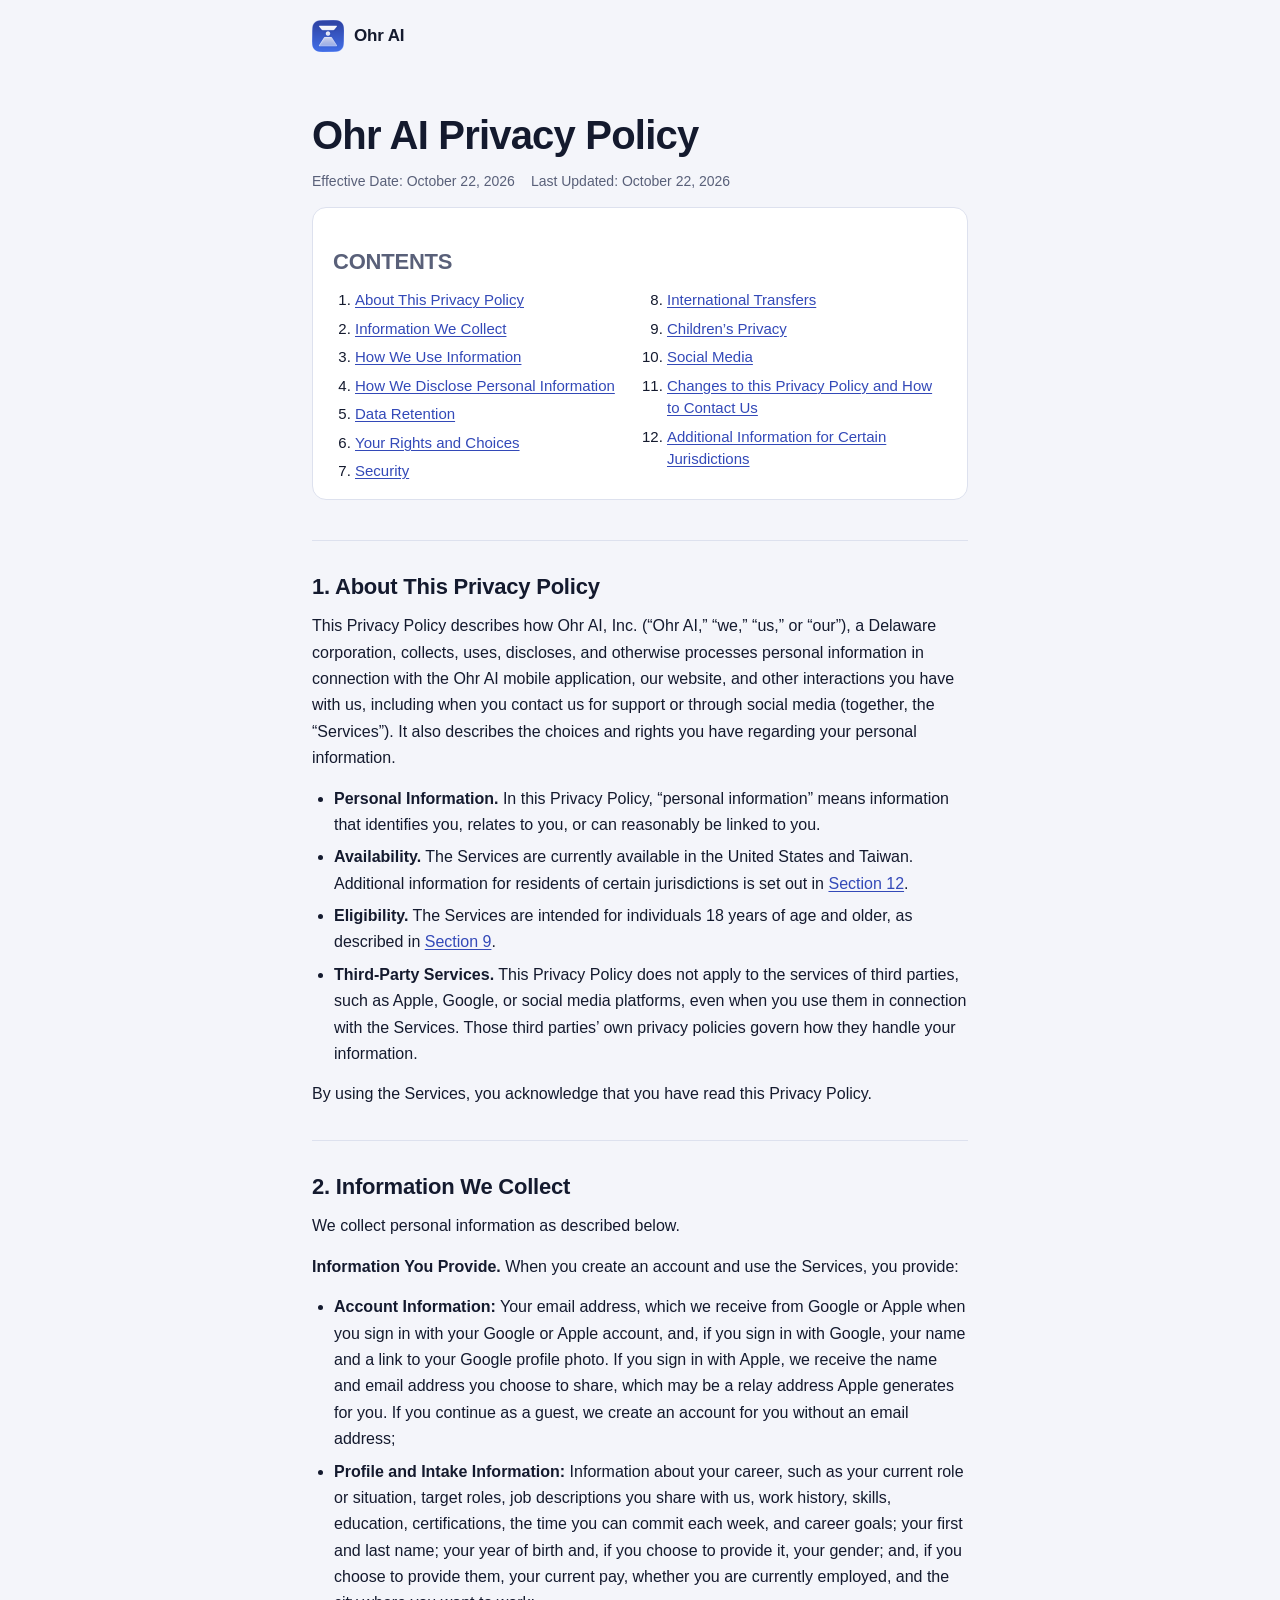
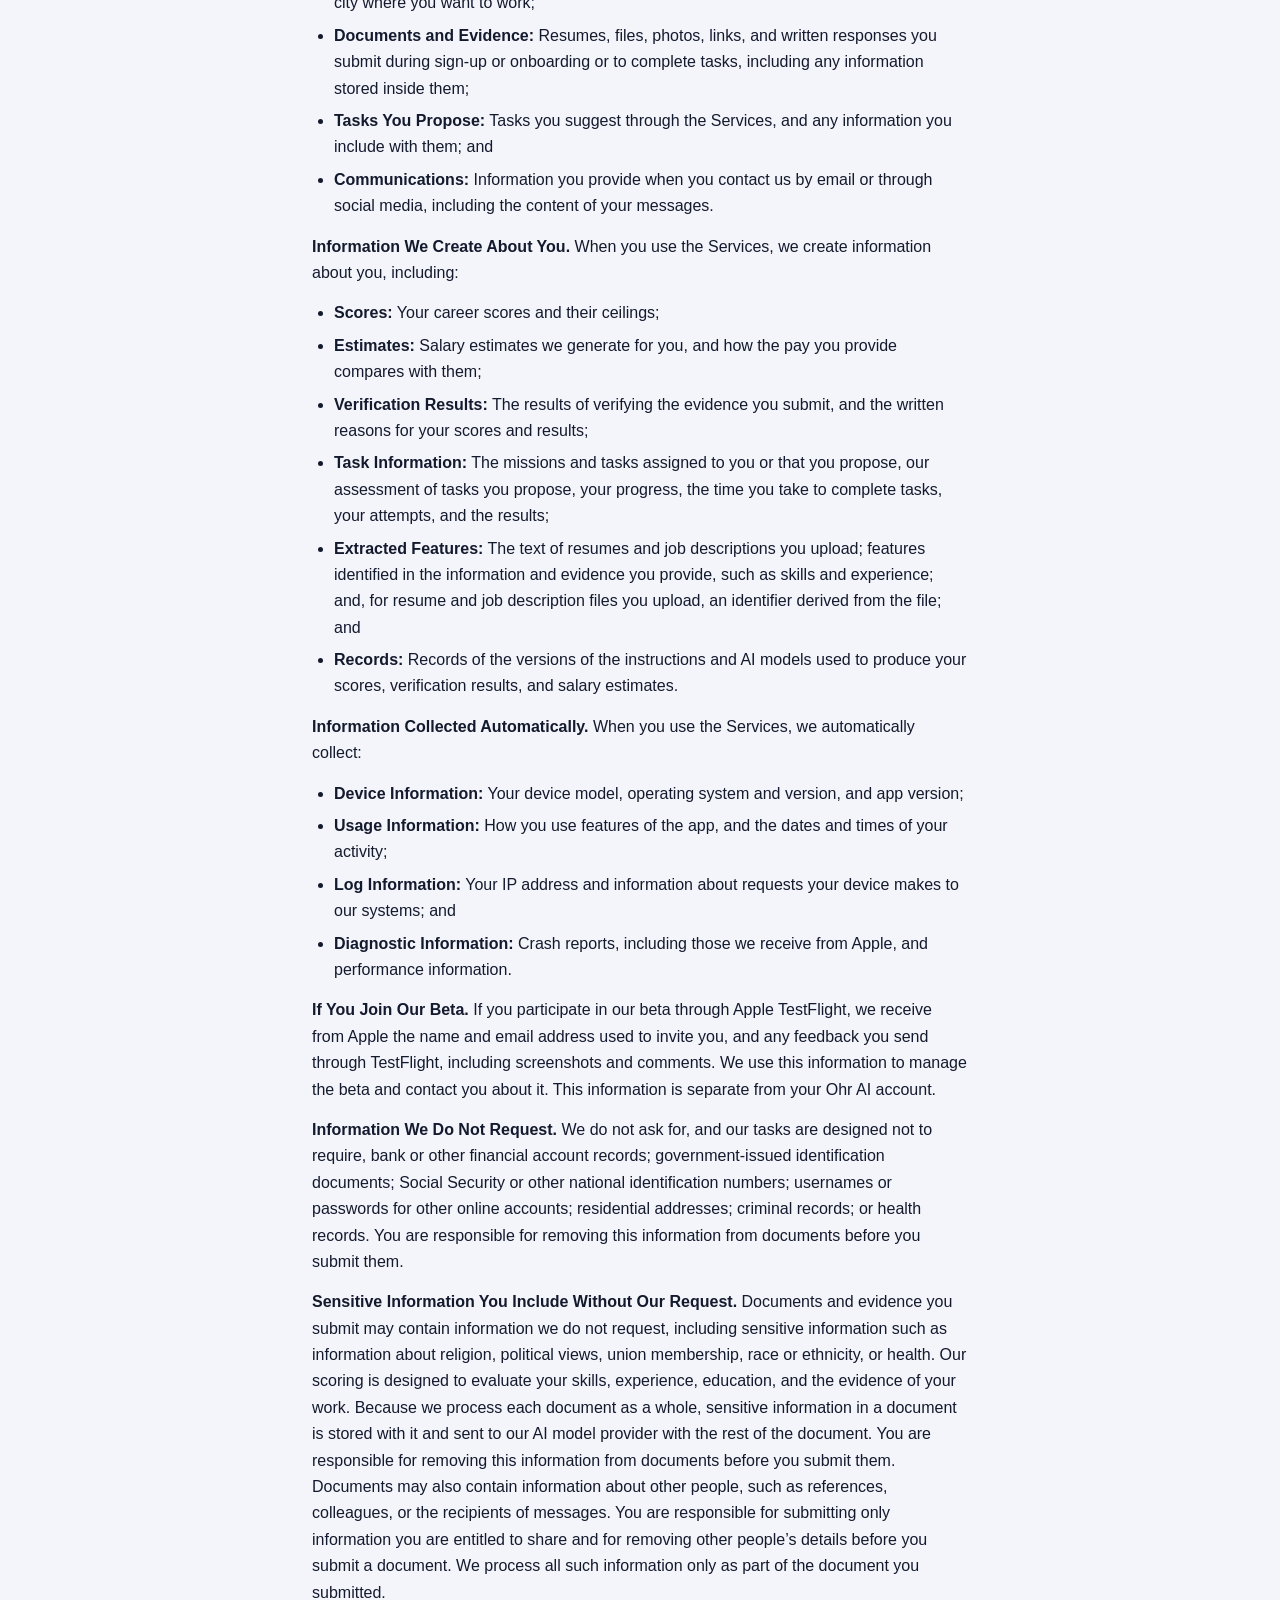
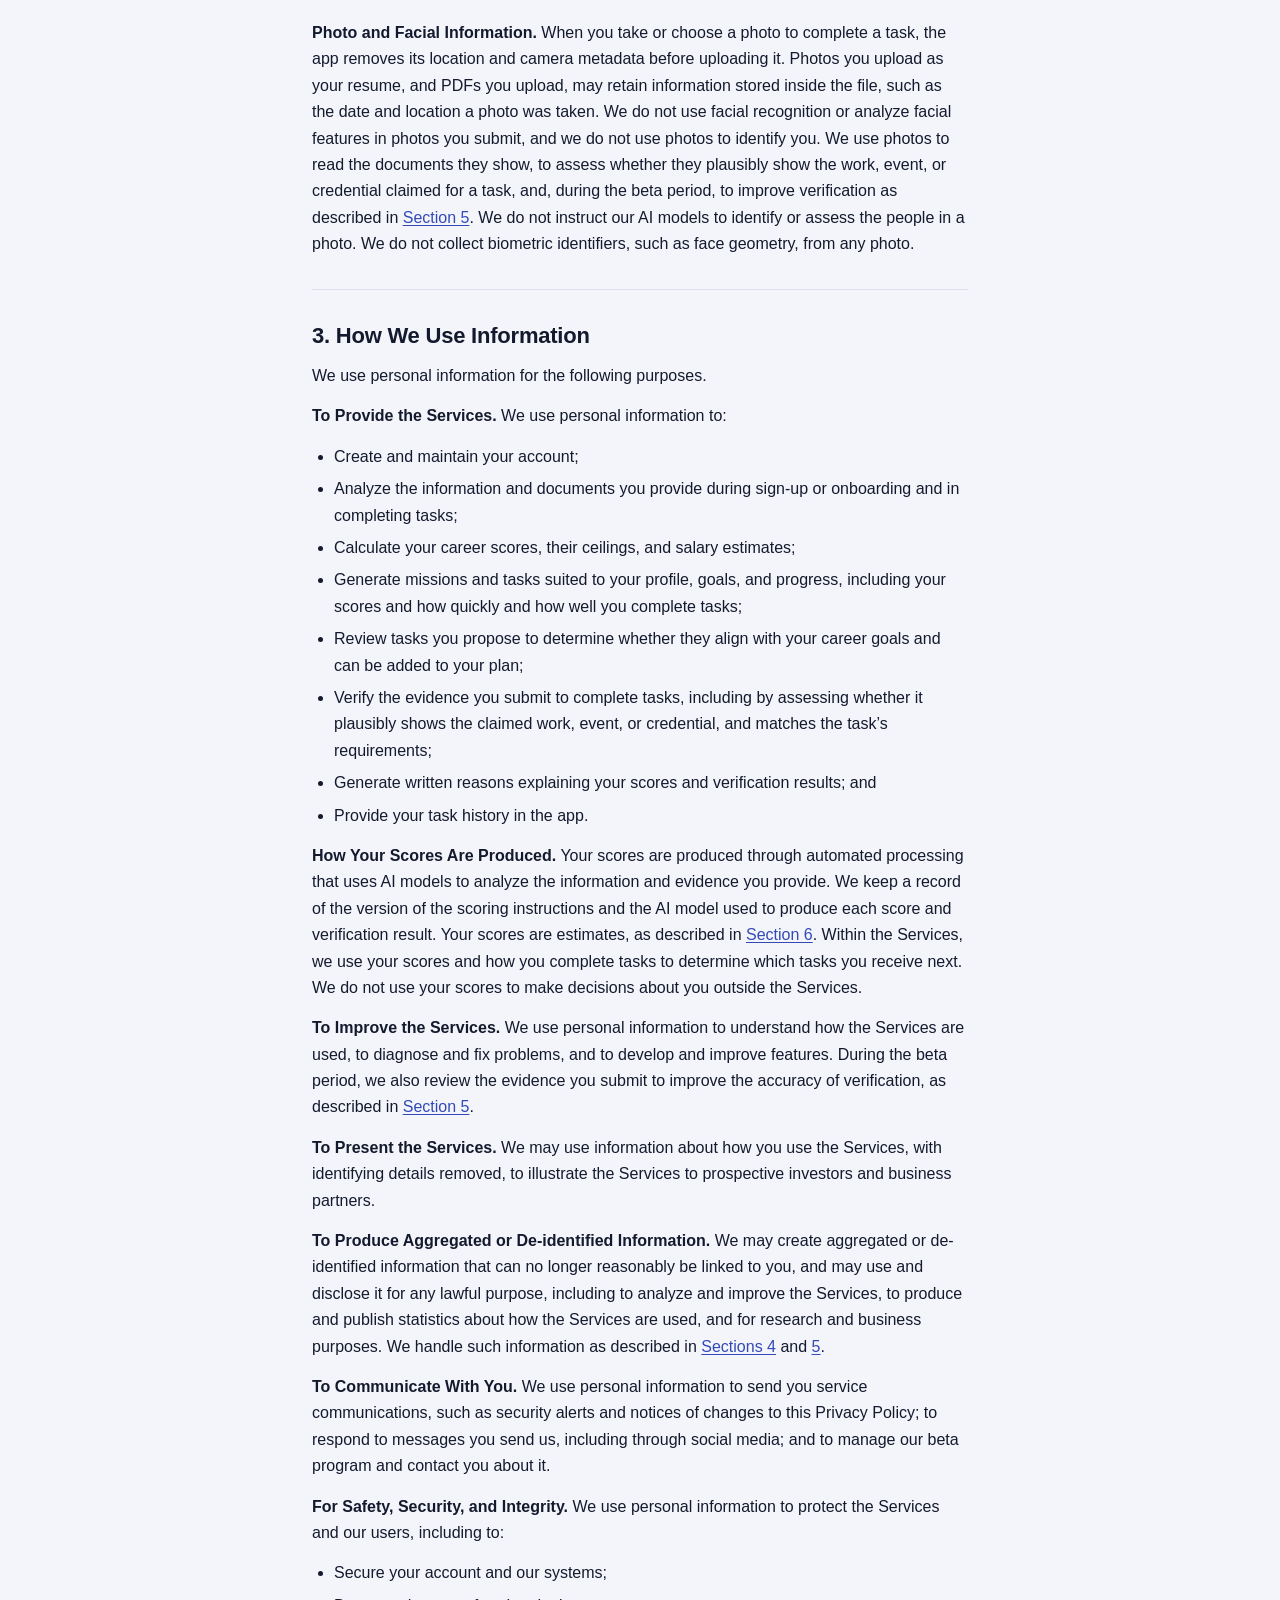
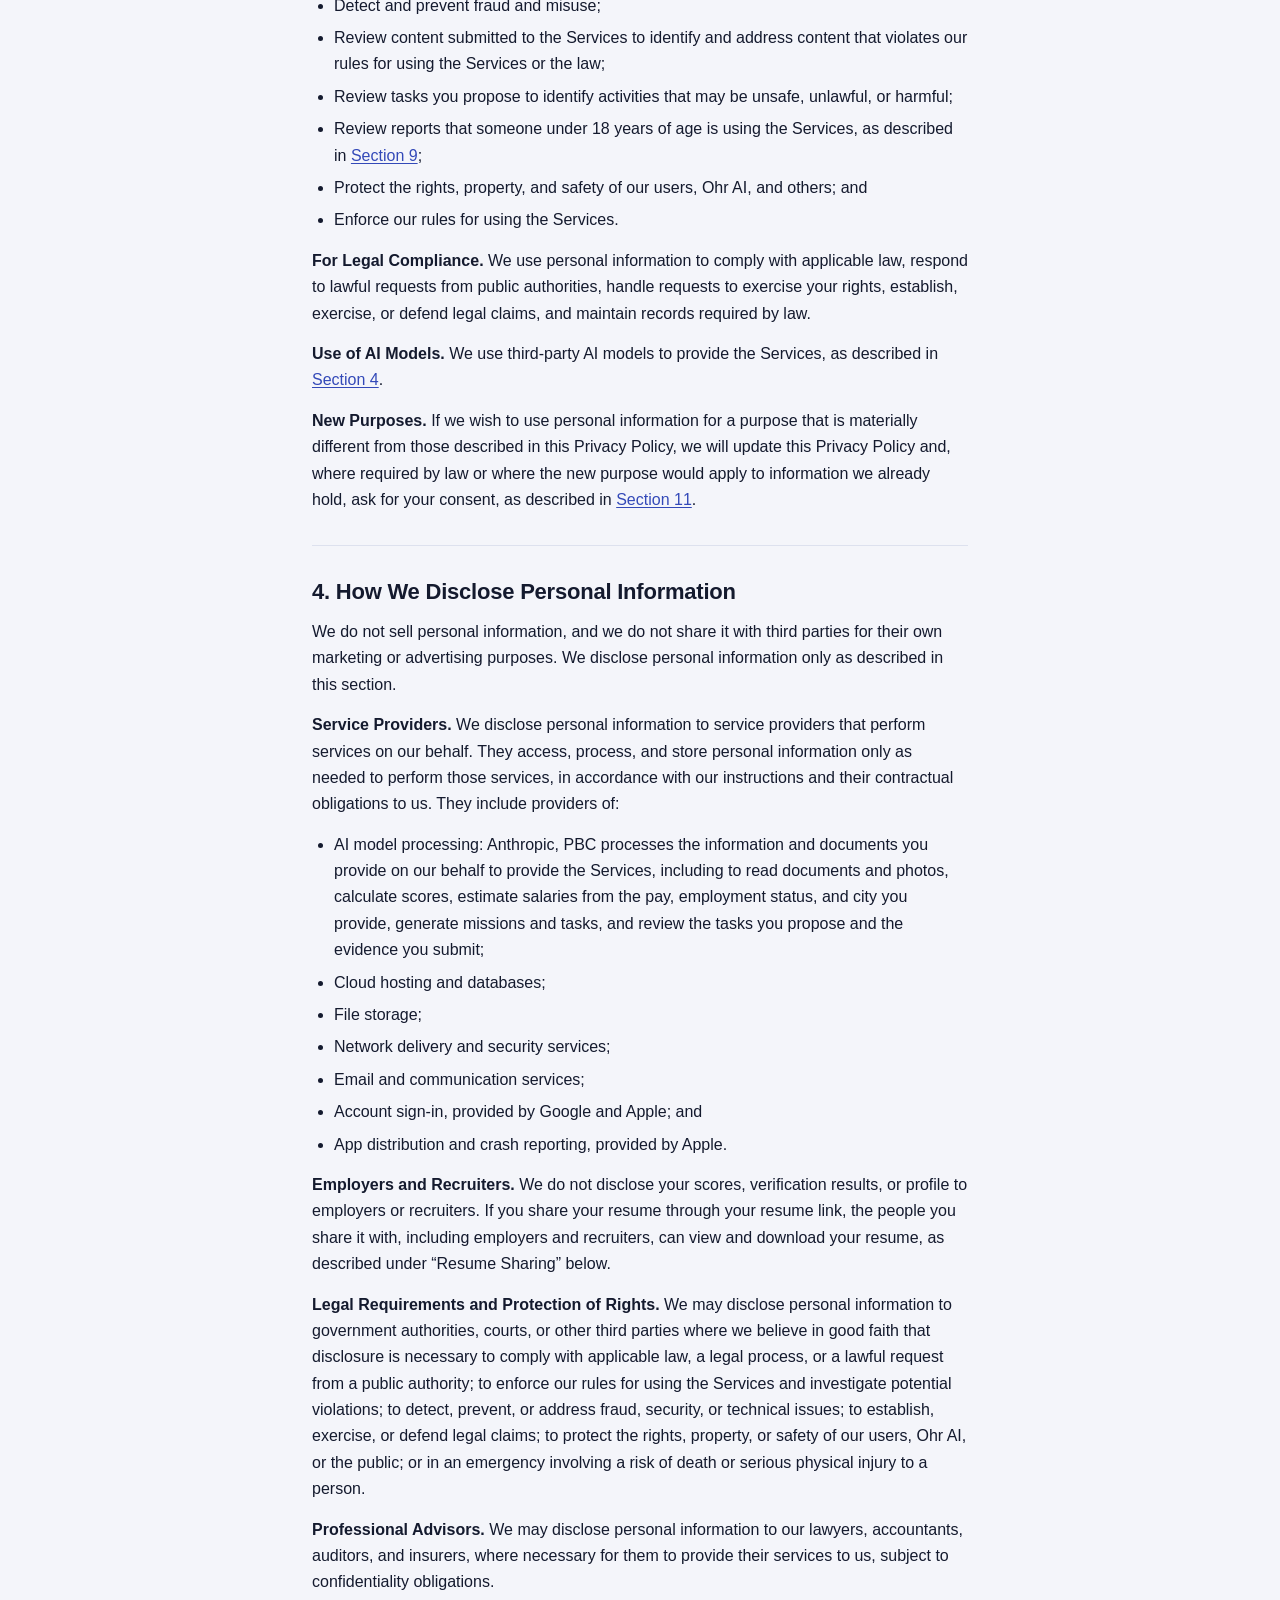
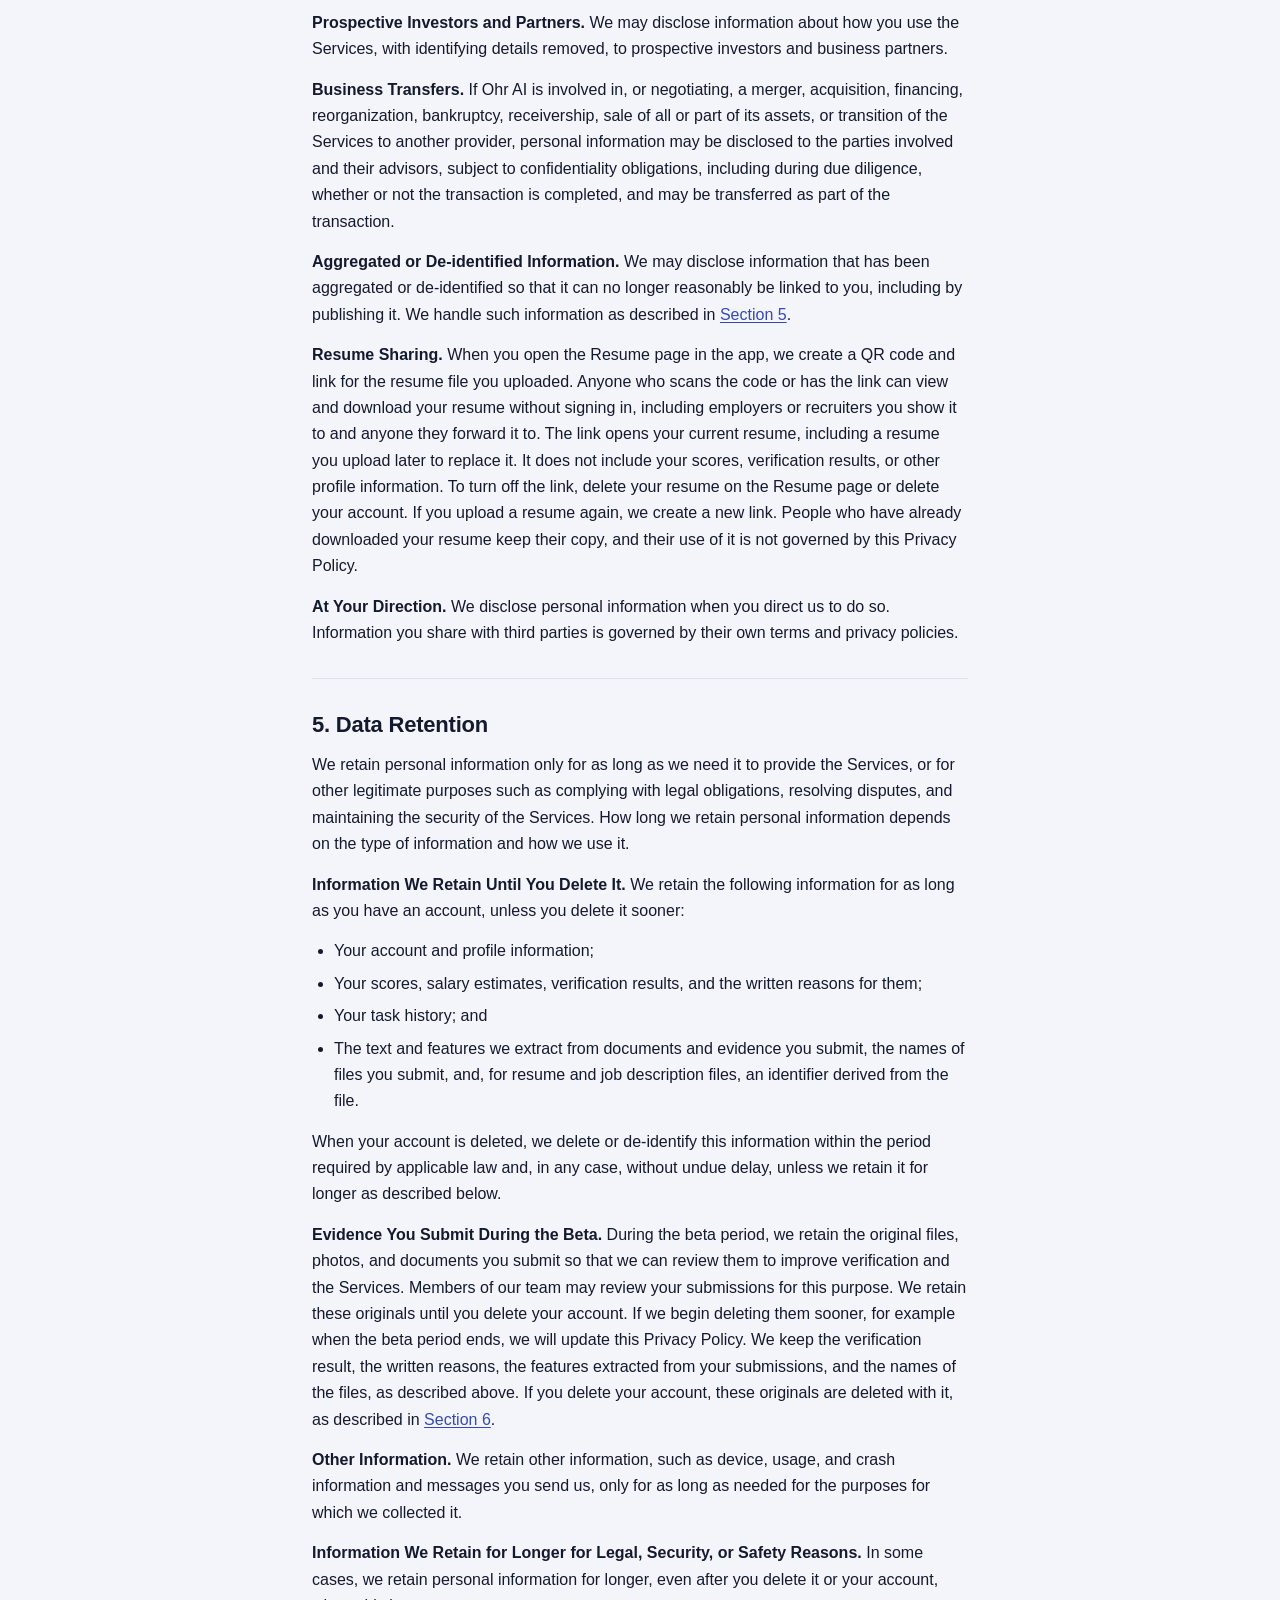
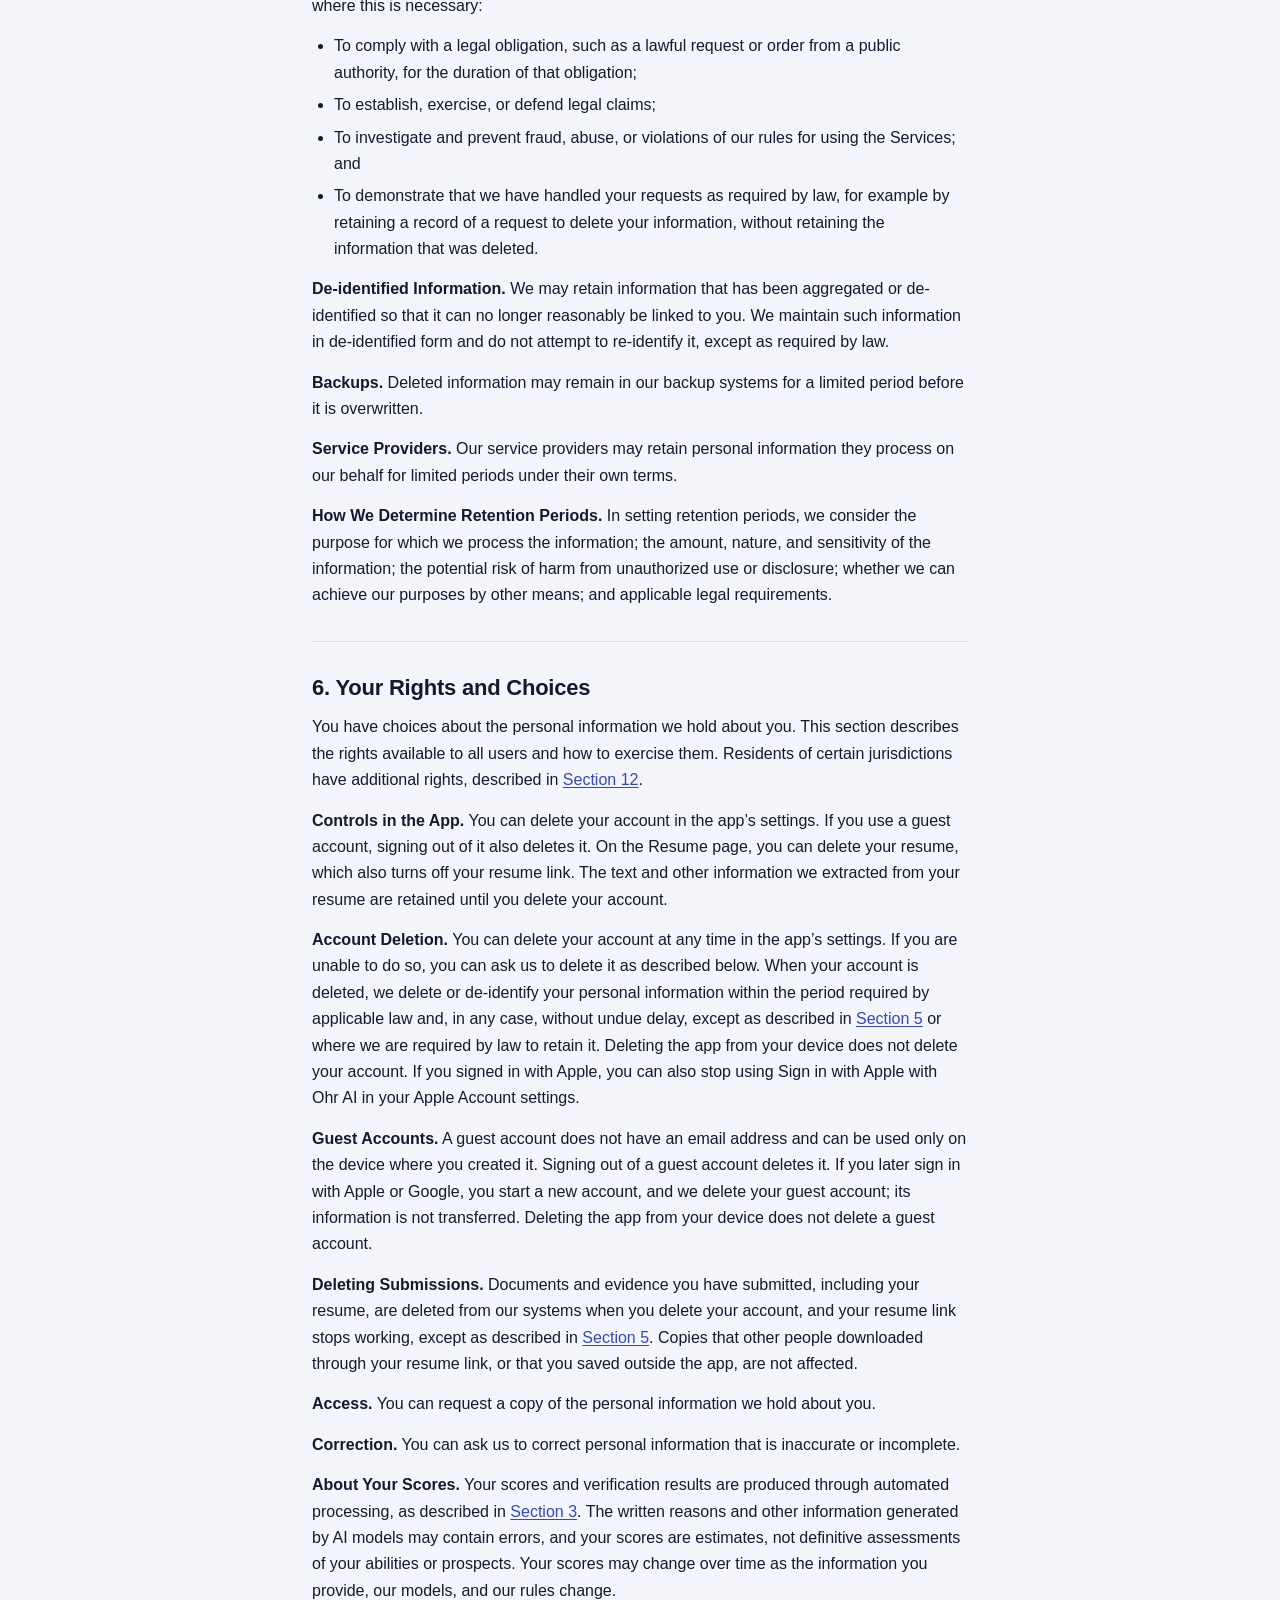
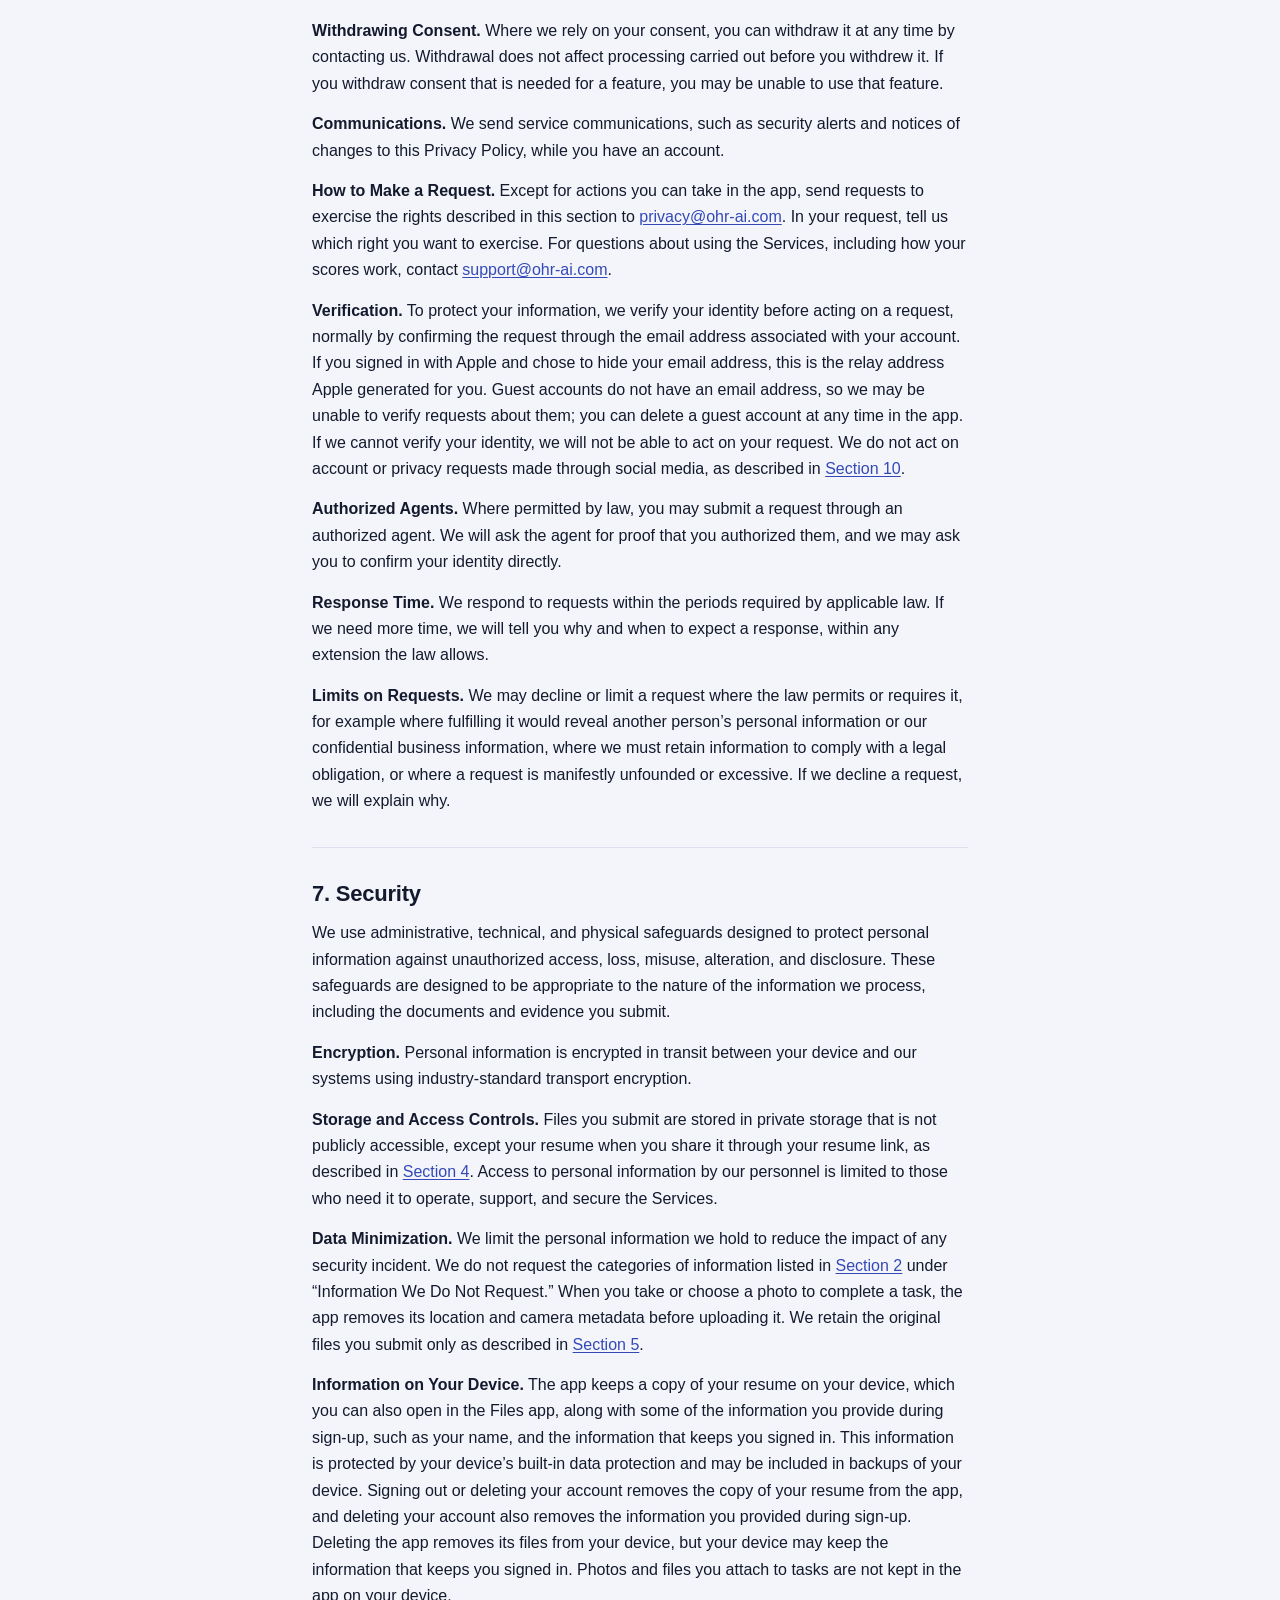
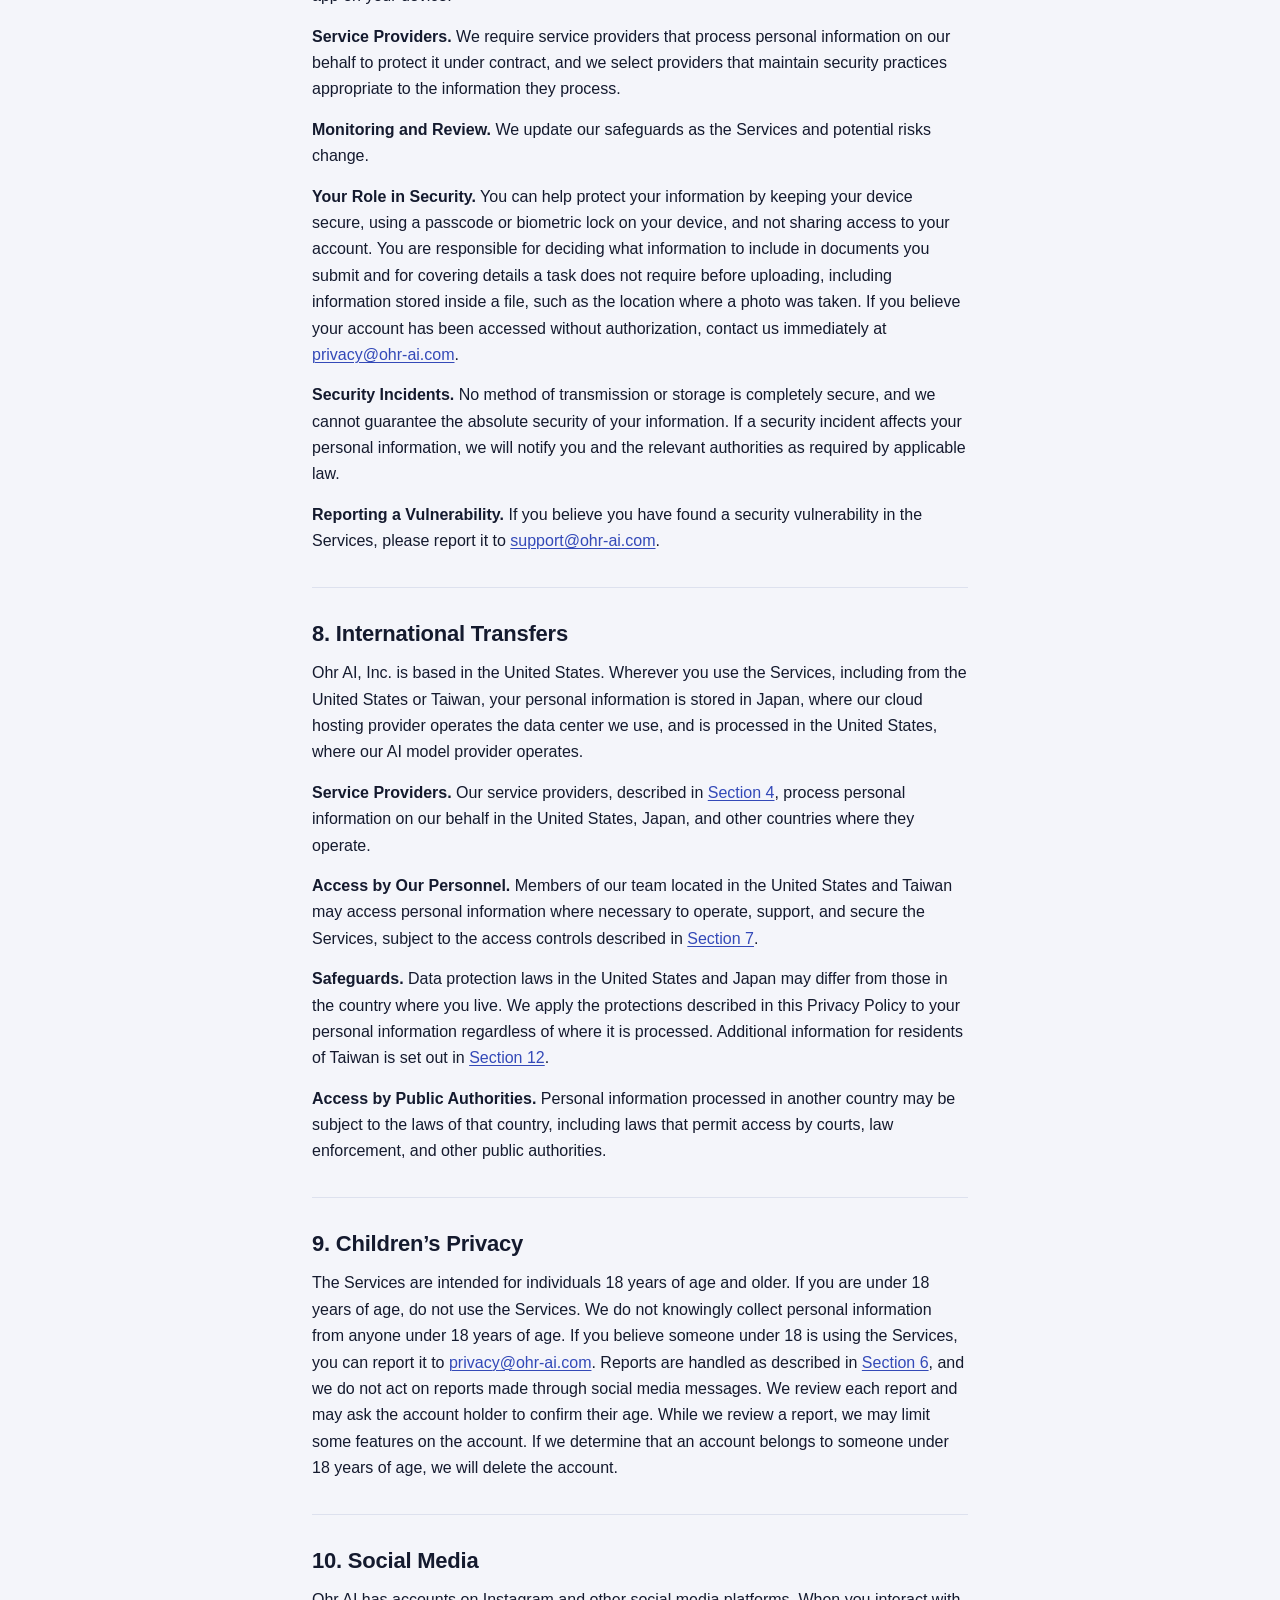
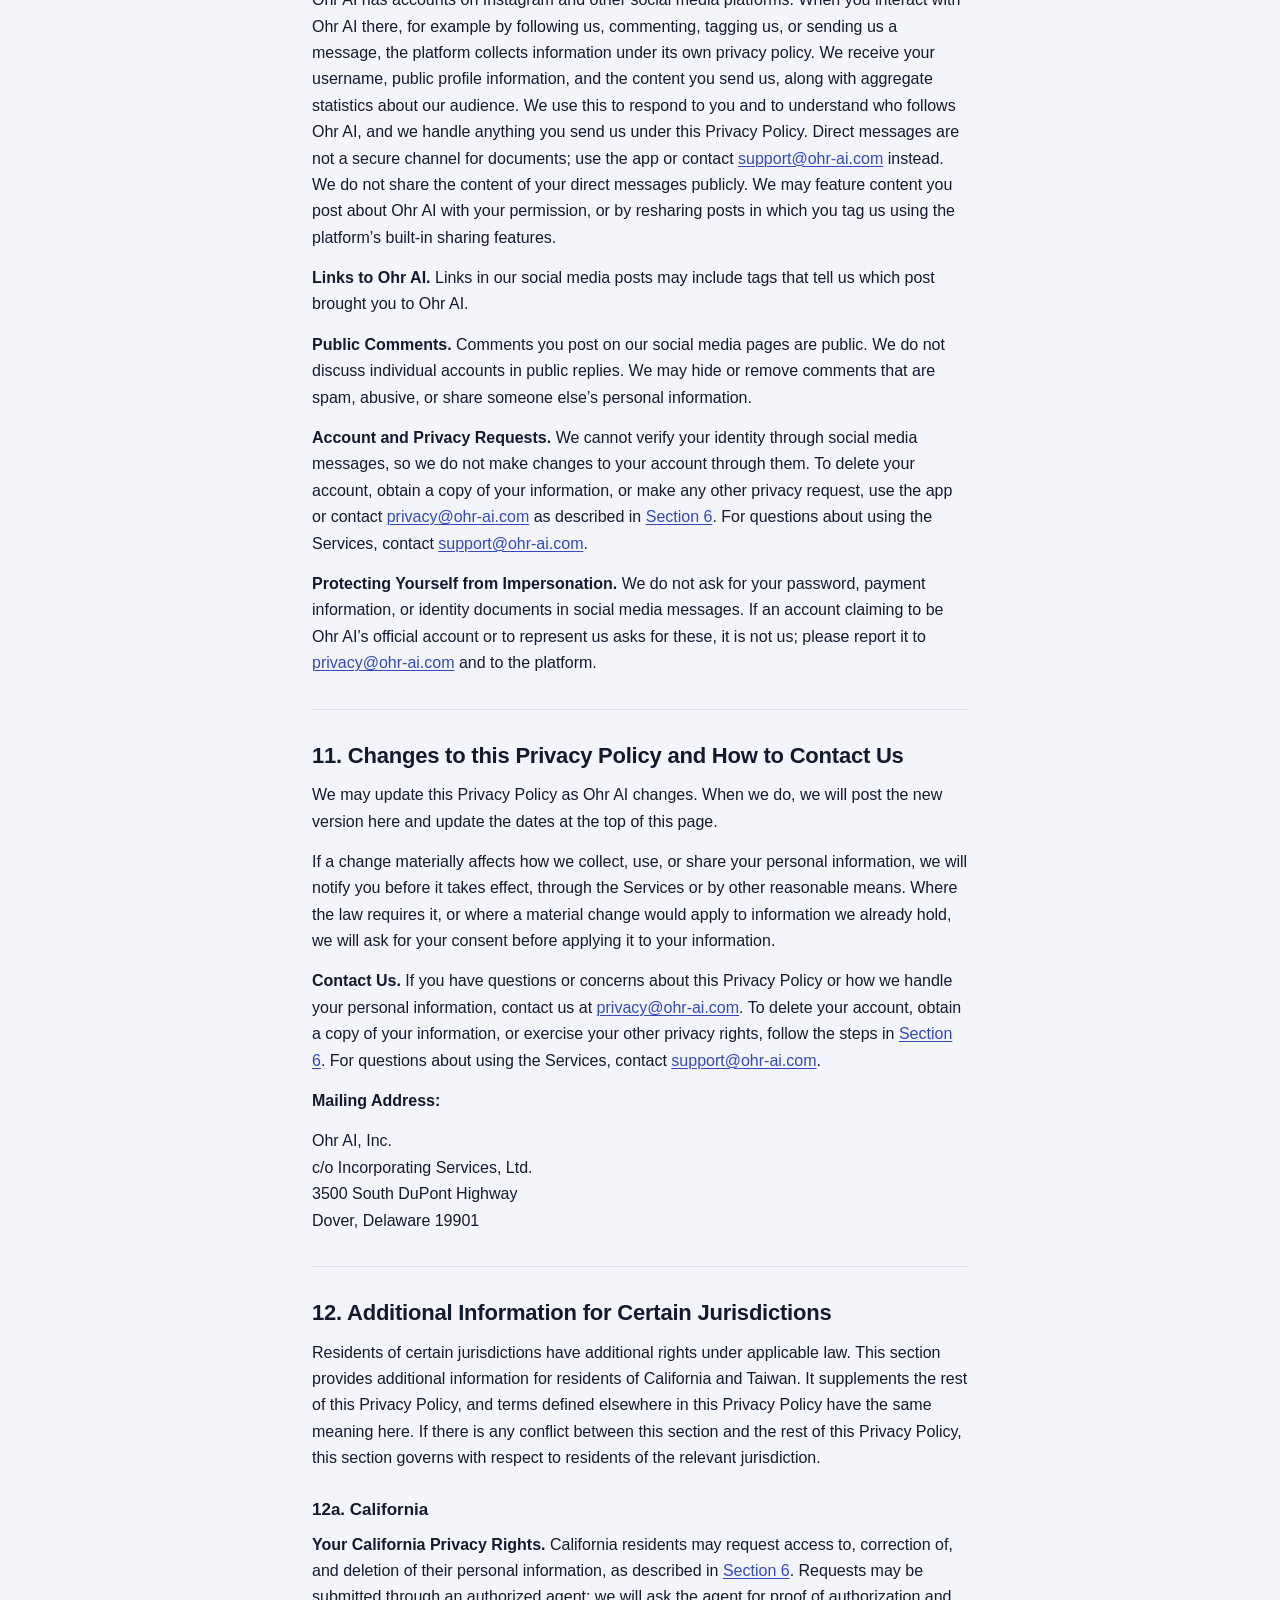
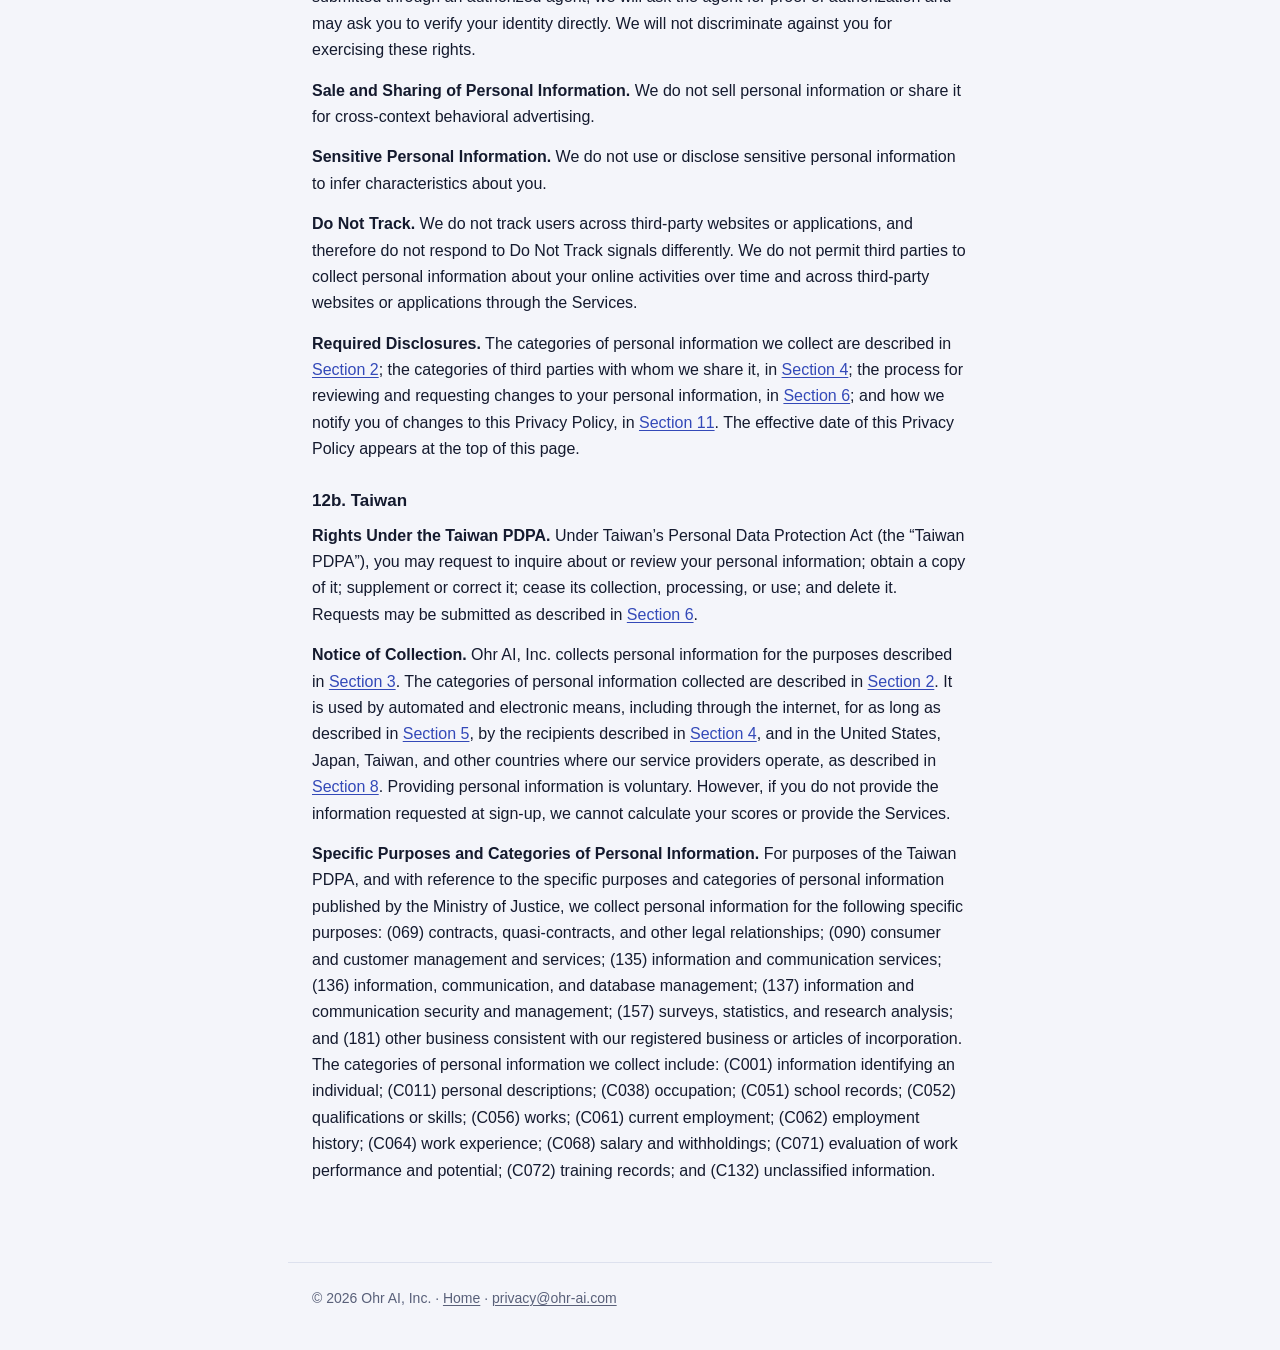
==== commit 74989777: "Version stylesheet link to bypass Cloudflare cache Co-Authored-By: Claude Opus 5.5 <noreply@anthropi" ====
--- a/privacy/index.html
+++ b/privacy/index.html
@@ -7,7 +7,7 @@
 <meta name="description" content="How Ohr AI, Inc. collects, uses, discloses, and protects personal information in connection with the Ohr AI app.">
 <link rel="icon" type="image/png" sizes="32x32" href="../assets/favicon-32.png">
 <link rel="apple-touch-icon" href="../assets/apple-touch-icon.png">
-<link rel="stylesheet" href="../assets/style.css">
+<link rel="stylesheet" href="../assets/style.css?v=2">
 </head>
 <body>
 <script>if (/[?&]review\b/.test(location.search)) document.body.classList.add('reviewing');</script>
--- a/assets/style.css
+++ b/assets/style.css
@@ -49,10 +49,11 @@
 a:hover { text-decoration-thickness: 2px; }
 :focus-visible { outline: 2px solid var(--accent-soft); outline-offset: 2px; border-radius: 4px; }
 
-.wrap { max-width: 44rem; margin: 0 auto; padding: 0 16px; }
+.wrap { max-width: 44rem; margin: 0 auto; padding-inline: 20px; }
+@media (min-width: 600px) { .wrap { padding-inline: 24px; } }
 
 /* Top bar */
-.topbar { padding: 20px 0; }
+.topbar { padding-block: 20px; }
 .brand { display: inline-flex; align-items: center; gap: 10px; color: var(--ink); text-decoration: none; font-weight: 600; font-size: 17px; letter-spacing: -0.01em; }
 .brand img { width: 32px; height: 32px; display: block; }
 
@@ -71,7 +72,7 @@
 a.card:hover strong { color: var(--accent); }
 
 /* Policy */
-.doc { padding: 24px 0 64px; }
+.doc { padding-top: 24px; padding-bottom: 64px; }
 .doc h1 { font-size: clamp(30px, 6vw, 40px); line-height: 1.15; letter-spacing: -0.02em; font-weight: 600; margin: 8px 0 12px; }
 .dates { color: var(--ink-soft); font-size: 14px; margin: 0 0 32px; }
 .dates span { display: inline-block; margin-right: 16px; }
@@ -87,7 +88,7 @@
 .doc ul { margin: 0 0 14px; padding-left: 22px; }
 .doc li { margin: 0 0 6px; }
 .doc address { font-style: normal; margin: 0 0 14px; }
-.foot { border-top: 1px solid var(--line); padding: 24px 0 40px; color: var(--ink-soft); font-size: 14px; }
+.foot { border-top: 1px solid var(--line); padding-top: 24px; padding-bottom: 40px; color: var(--ink-soft); font-size: 14px; }
 .foot a { color: var(--ink-soft); }
 
 /* Review mode (?review): highlights sentences changed from the 10/21 draft. Invisible otherwise. */
